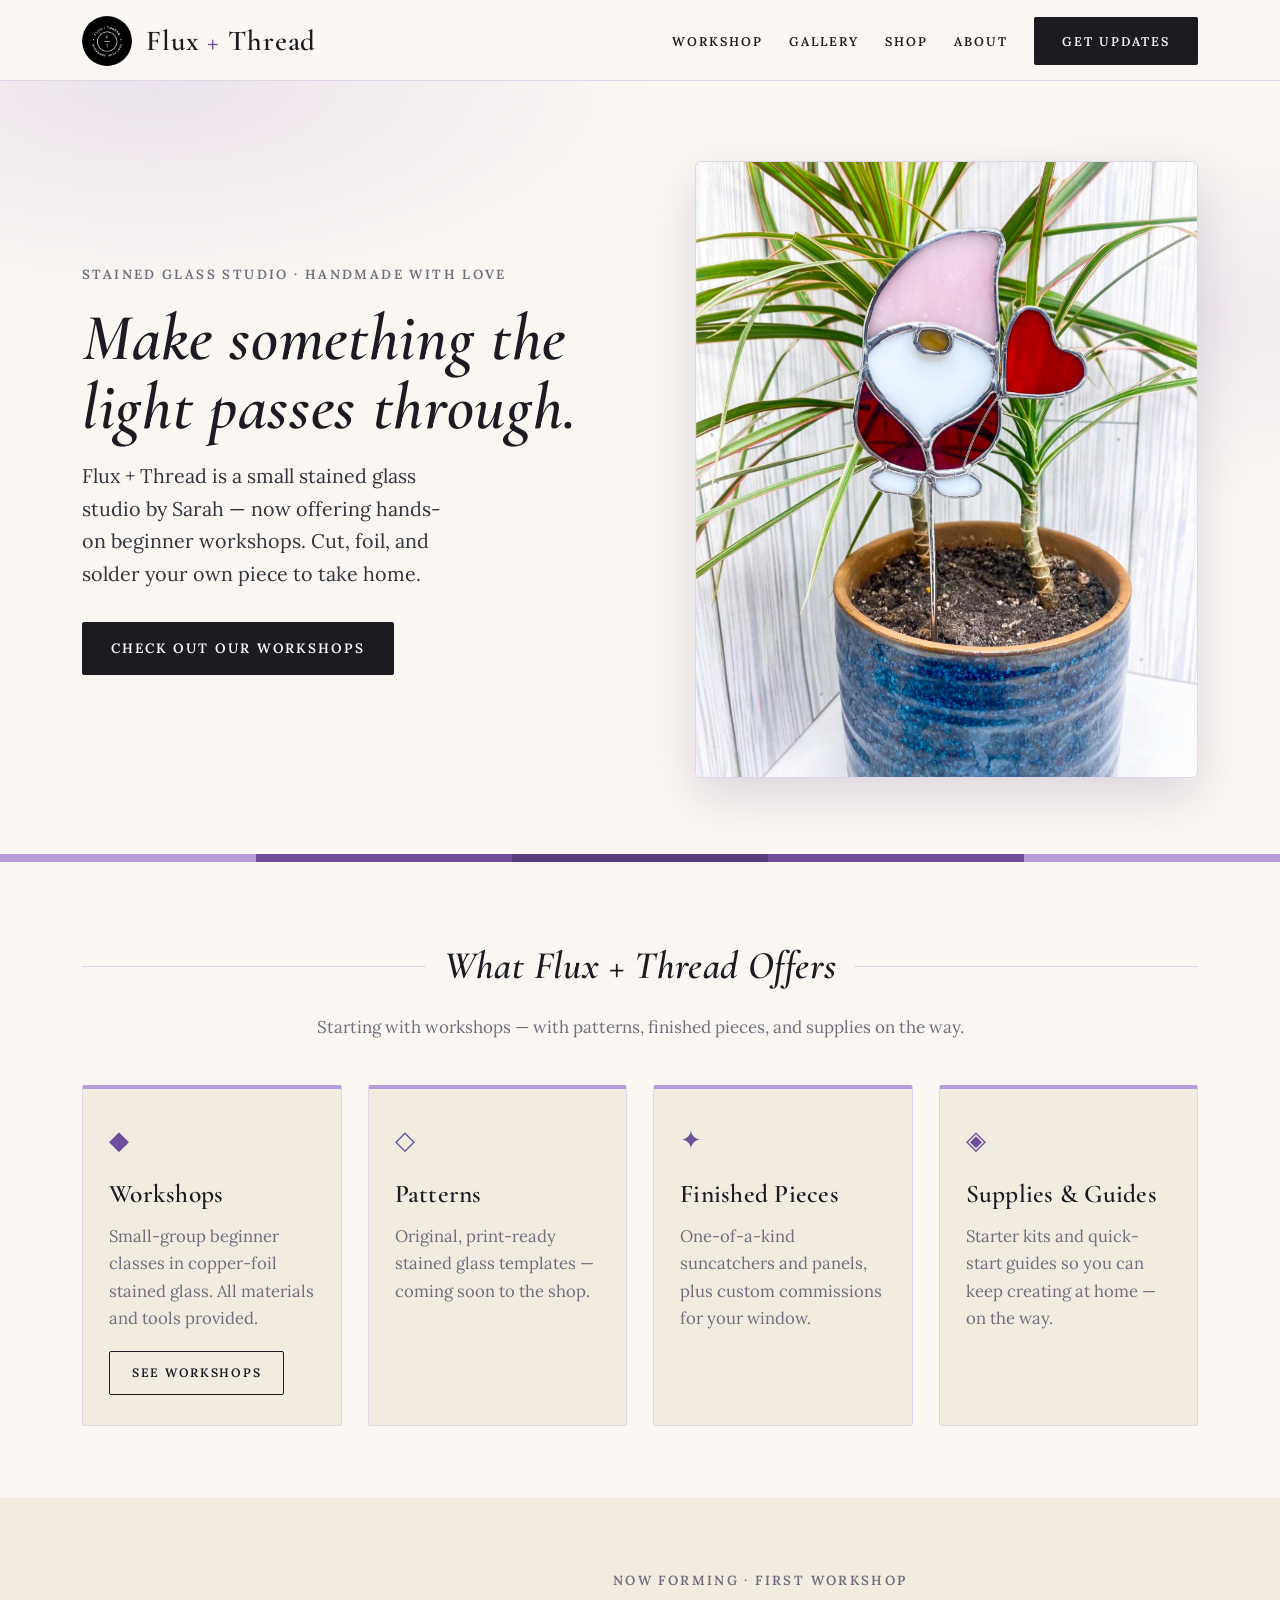
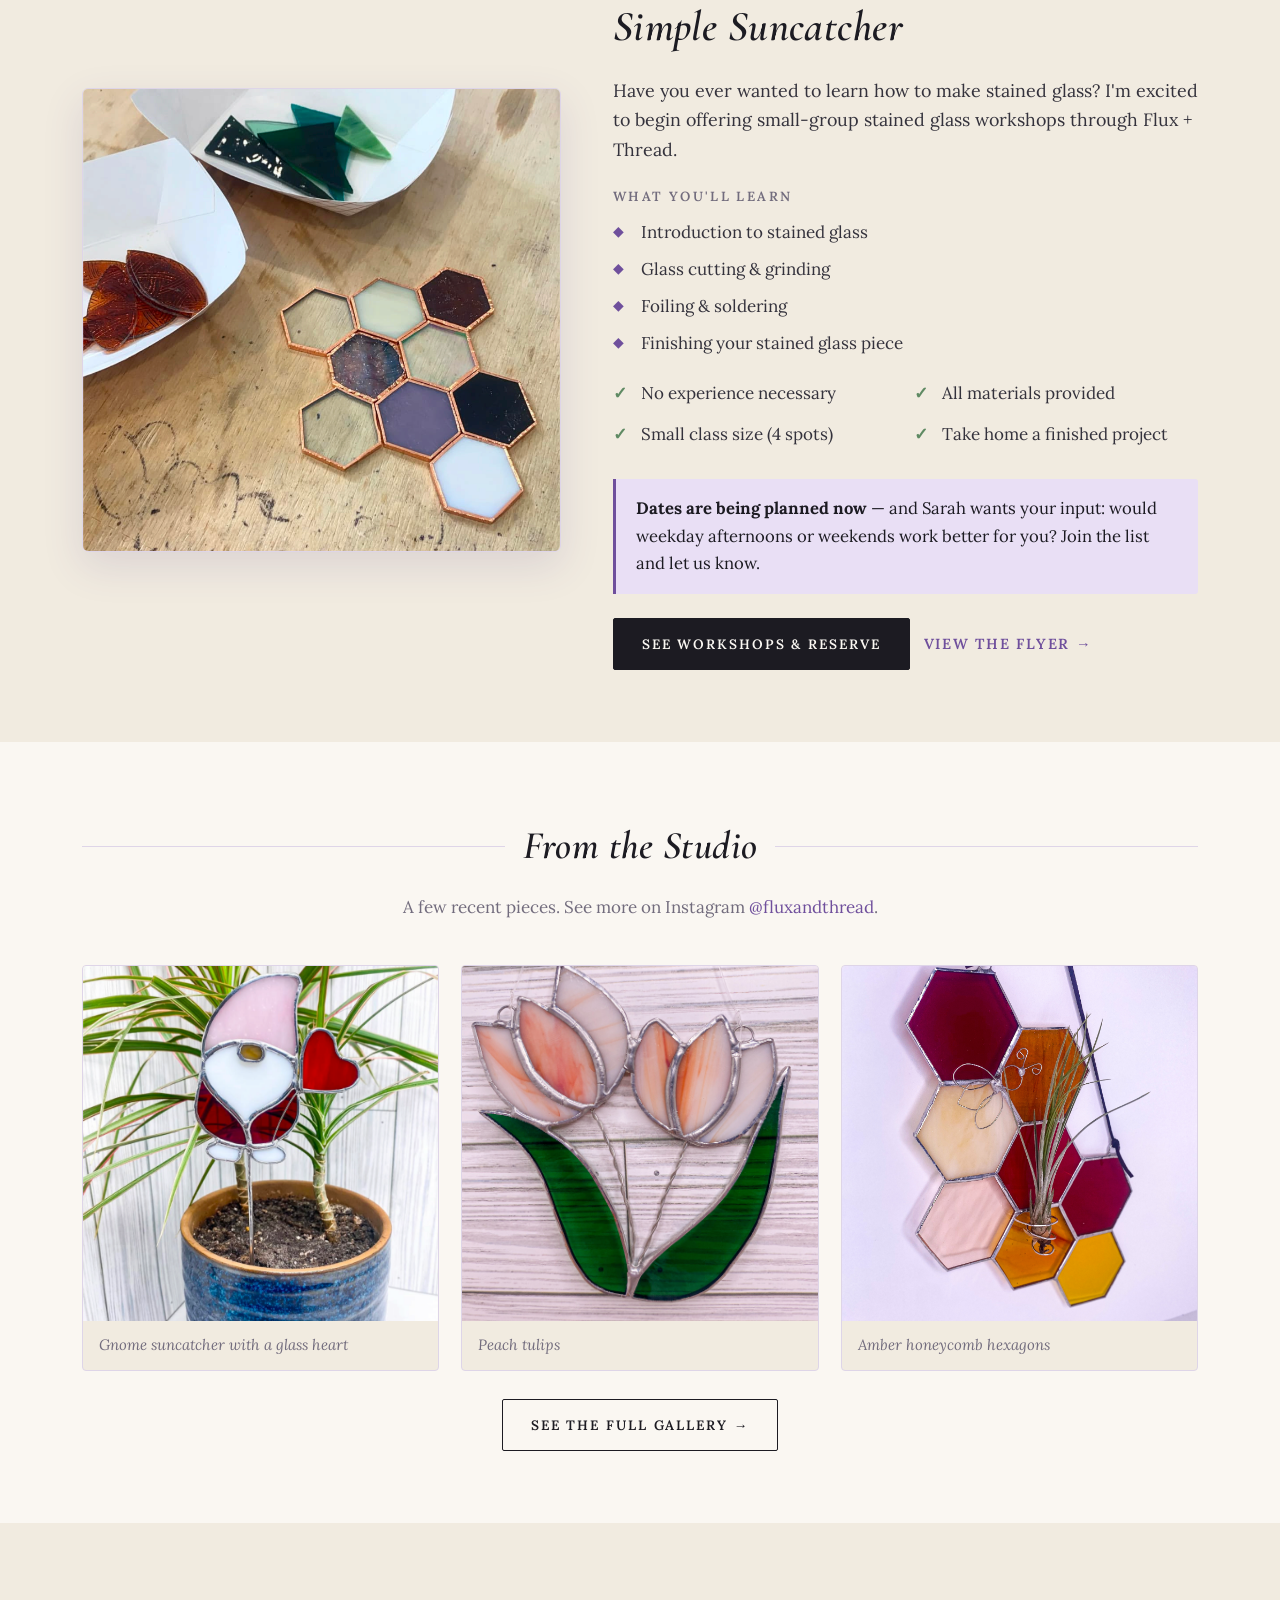
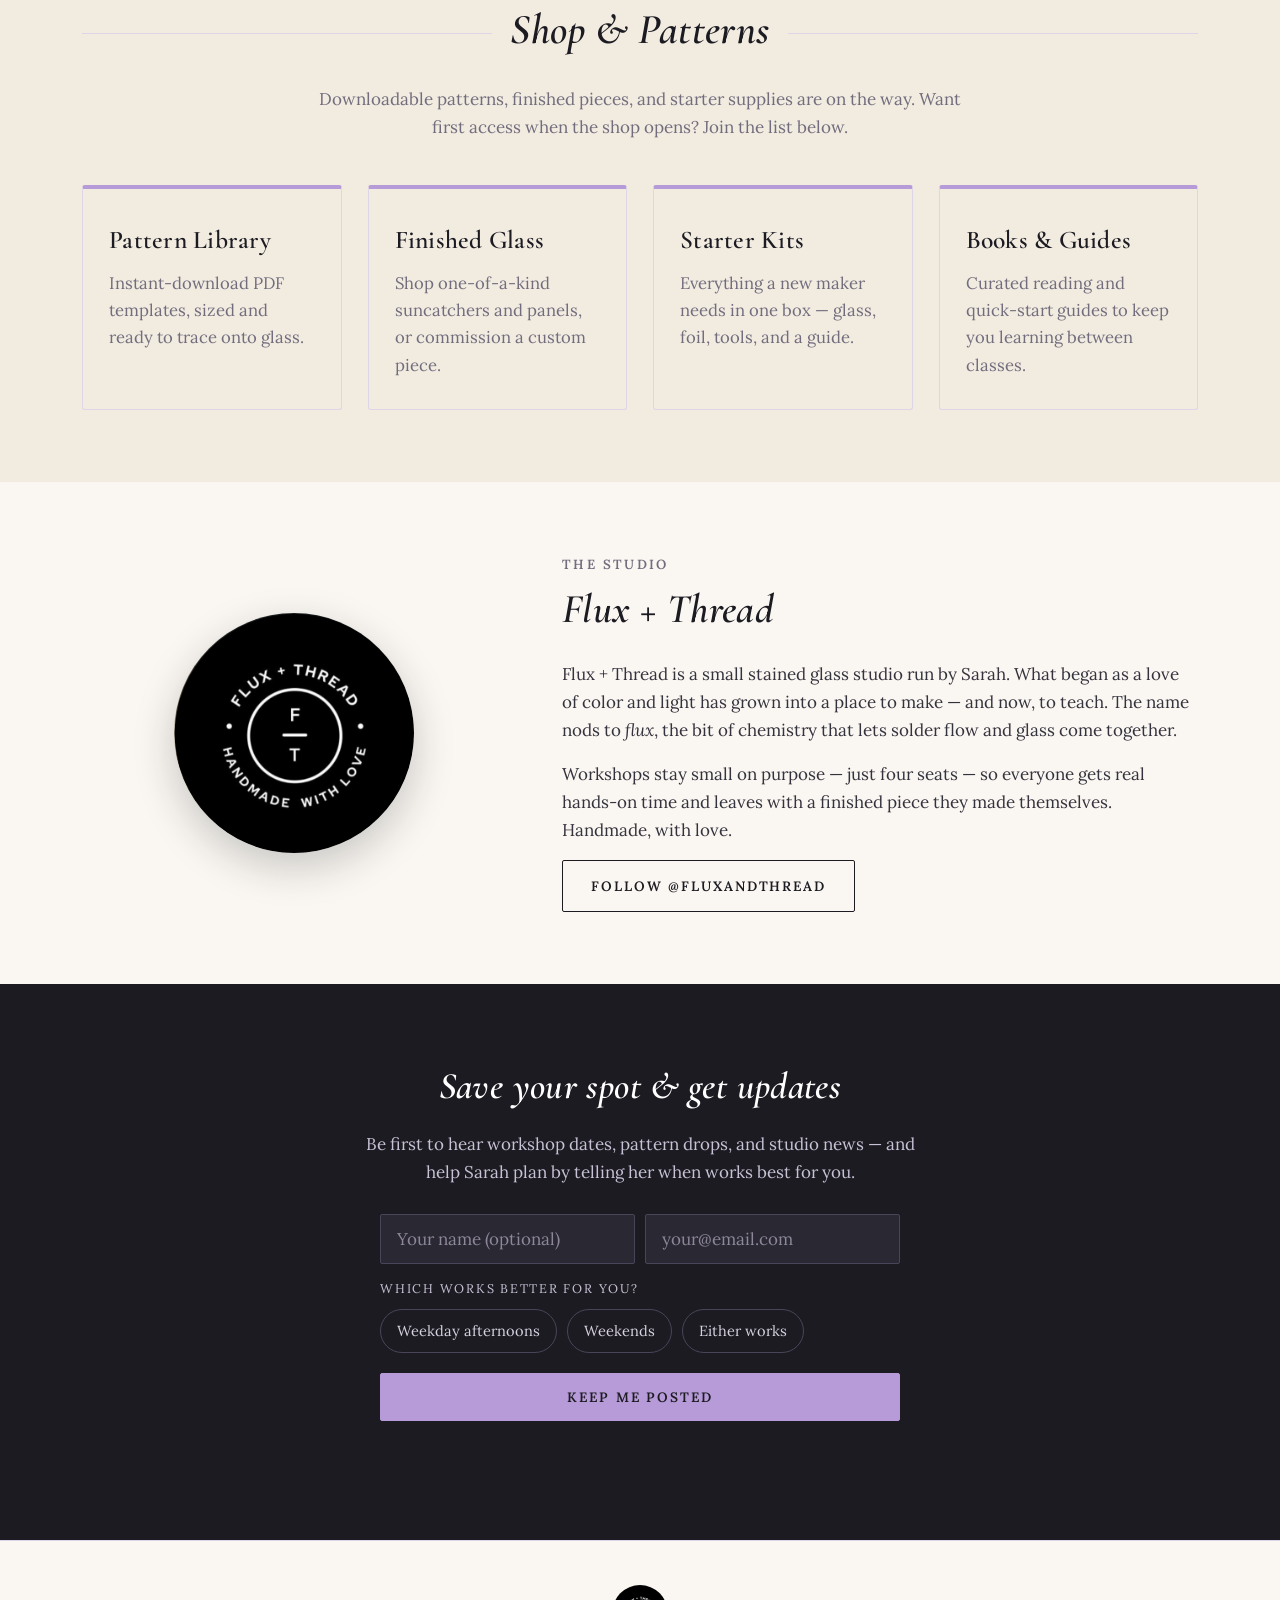
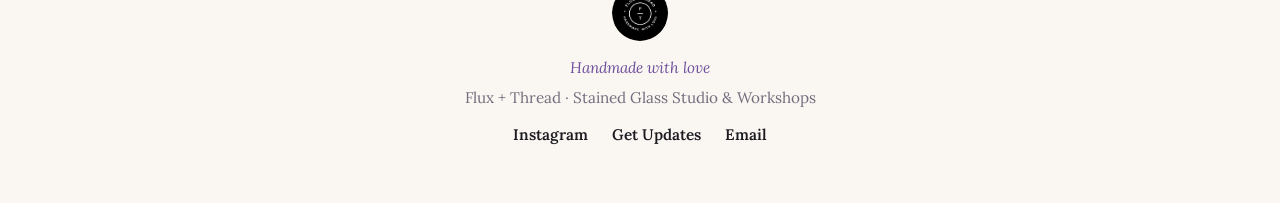
==== index.html @ 23308465 "Homepage: swap in-process hexagons for peach tulips in 'From the Studio' More variety in the homepag" ====
<!DOCTYPE html>
<html lang="en">
<head>
<meta charset="UTF-8">
<meta name="viewport" content="width=device-width, initial-scale=1.0">
<title>Flux + Thread — Stained Glass Studio &amp; Workshops</title>
<meta name="description" content="Flux + Thread is a stained glass studio by Sarah. Small-group beginner workshops, handmade suncatchers and panels. No experience necessary — handmade with love.">
<link rel="preconnect" href="https://fonts.googleapis.com">
<link rel="preconnect" href="https://fonts.gstatic.com" crossorigin>
<link href="https://fonts.googleapis.com/css2?family=Cormorant+Garamond:ital,wght@0,500;0,600;1,500;1,600&family=Lora:ital,wght@0,400;0,600;0,700;1,400&display=swap" rel="stylesheet">
<link rel="stylesheet" href="styles.css">
</head>
<body>

<header class="site-header">
  <div class="container">
    <a href="index.html" class="brand">
      <img src="Images/logo-badge.png" alt="Flux + Thread logo">
      <span class="wordmark">Flux <span class="plus">+</span> Thread</span>
    </a>
    <nav class="site-nav">
      <a href="workshops.html">Workshop</a>
      <a href="gallery.html">Gallery</a>
      <a href="#shop">Shop</a>
      <a href="about.html">About</a>
      <a href="#signup" class="btn">Get Updates</a>
    </nav>
  </div>
</header>

<main>

  <!-- ============ HERO ============ -->
  <section class="hero">
    <div class="container">
      <div>
        <div class="smallcaps eyebrow">Stained Glass Studio &middot; Handmade with love</div>
        <h1 class="hero-title">Make something the light passes through.</h1>
        <p class="hero-tagline">
          Flux + Thread is a small stained glass studio by Sarah &mdash; now offering hands-on
          beginner workshops. Cut, foil, and solder your own piece to take home.
        </p>
        <div class="hero-cta">
          <a href="workshops.html" class="btn">Check Out Our Workshops</a>
        </div>
      </div>
      <div class="hero-figure">
        <img src="Images/gnome.png" alt="Handmade stained glass gnome suncatcher in a plant pot">
      </div>
    </div>
  </section>
  <div class="glass-bar"><span class="c1"></span><span class="c2"></span><span class="c3"></span><span class="c4"></span><span class="c5"></span></div>

  <!-- ============ OFFERINGS ============ -->
  <section id="offer">
    <div class="container">
      <div class="section-rule"><h2>What Flux + Thread Offers</h2></div>
      <p class="section-sub">Starting with workshops &mdash; with patterns, finished pieces, and supplies on the way.</p>
      <div class="offer-grid">
        <div class="offer-card">
          <span class="ic">&#9670;</span>
          <h3>Workshops</h3>
          <p>Small-group beginner classes in copper-foil stained glass. All materials and tools provided.</p>
          <a href="workshops.html" class="btn btn-ghost card-cta">See Workshops</a>
        </div>
        <div class="offer-card">
          <span class="ic">&#9671;</span>
          <h3>Patterns</h3>
          <p>Original, print-ready stained glass templates &mdash; coming soon to the shop.</p>
        </div>
        <div class="offer-card">
          <span class="ic">&#10022;</span>
          <h3>Finished Pieces</h3>
          <p>One-of-a-kind suncatchers and panels, plus custom commissions for your window.</p>
        </div>
        <div class="offer-card">
          <span class="ic">&#9672;</span>
          <h3>Supplies &amp; Guides</h3>
          <p>Starter kits and quick-start guides so you can keep creating at home &mdash; on the way.</p>
        </div>
      </div>
    </div>
  </section>

  <!-- ============ FEATURED WORKSHOP (from the flyer) ============ -->
  <section id="workshop" class="workshop">
    <div class="container">
      <div class="grid">
        <div class="photo">
          <img src="Images/inprocess-diamonds.png" alt="Copper-foiled stained glass hexagons in progress, with cut glass pieces">
        </div>
        <div>
          <div class="smallcaps">Now Forming &middot; First Workshop</div>
          <h2>Simple Suncatcher</h2>
          <p class="lead-in">
            Have you ever wanted to learn how to make stained glass? I'm excited to begin offering
            small-group stained glass workshops through Flux + Thread.
          </p>

          <div class="smallcaps learn-title">What you'll learn</div>
          <ul class="learn-list">
            <li>Introduction to stained glass</li>
            <li>Glass cutting &amp; grinding</li>
            <li>Foiling &amp; soldering</li>
            <li>Finishing your stained glass piece</li>
          </ul>

          <ul class="perk-list">
            <li>No experience necessary</li>
            <li>All materials provided</li>
            <li>Small class size (4 spots)</li>
            <li>Take home a finished project</li>
          </ul>

          <div class="note">
            <strong>Dates are being planned now</strong> &mdash; and Sarah wants your input:
            would weekday afternoons or weekends work better for you? Join the list and let us know.
          </div>

          <div class="cta-row">
            <a href="workshops.html" class="btn">See Workshops &amp; Reserve</a>
            <a href="Images/flyer.jpg" target="_blank" rel="noopener" class="flyer-link">View the flyer &rarr;</a>
          </div>
        </div>
      </div>
    </div>
  </section>

  <!-- ============ GALLERY ============ -->
  <section id="gallery">
    <div class="container">
      <div class="section-rule"><h2>From the Studio</h2></div>
      <p class="section-sub">A few recent pieces. See more on Instagram <a href="https://www.instagram.com/fluxandthread/" target="_blank" rel="noopener">@fluxandthread</a>.</p>
      <div class="gallery-grid">
        <figure>
          <img src="Images/gnome.png" alt="Stained glass gnome suncatcher with a heart">
          <figcaption>Gnome suncatcher with a glass heart</figcaption>
        </figure>
        <figure>
          <img src="Images/tulips.jpg" alt="Two peach tulips with green leaves, in stained glass" loading="lazy">
          <figcaption>Peach tulips</figcaption>
        </figure>
        <figure>
          <img src="Images/amber-honeycomb.jpg" alt="Honeycomb hexagon suncatcher in amber, burgundy and pink glass" loading="lazy">
          <figcaption>Amber honeycomb hexagons</figcaption>
        </figure>
      </div>
      <div class="gallery-more">
        <a href="gallery.html" class="btn btn-ghost">See the full gallery &rarr;</a>
      </div>
    </div>
  </section>

  <!-- ============ SHOP teaser ============ -->
  <section id="shop" class="workshop">
    <div class="container">
      <div class="section-rule"><h2>Shop &amp; Patterns</h2></div>
      <p class="section-sub">
        Downloadable patterns, finished pieces, and starter supplies are on the way.
        Want first access when the shop opens? Join the list below.
      </p>
      <div class="offer-grid">
        <div class="offer-card"><h3>Pattern Library</h3><p>Instant-download PDF templates, sized and ready to trace onto glass.</p></div>
        <div class="offer-card"><h3>Finished Glass</h3><p>Shop one-of-a-kind suncatchers and panels, or commission a custom piece.</p></div>
        <div class="offer-card"><h3>Starter Kits</h3><p>Everything a new maker needs in one box &mdash; glass, foil, tools, and a guide.</p></div>
        <div class="offer-card"><h3>Books &amp; Guides</h3><p>Curated reading and quick-start guides to keep you learning between classes.</p></div>
      </div>
    </div>
  </section>

  <!-- ============ ABOUT ============ -->
  <section id="about">
    <div class="container">
      <div class="about">
        <div class="mark"><img src="Images/logo-badge.png" alt="Flux + Thread — handmade with love"></div>
        <div>
          <div class="smallcaps">The Studio</div>
          <h2>Flux + Thread</h2>
          <p>
            Flux + Thread is a small stained glass studio run by Sarah. What began as a love of
            color and light has grown into a place to make &mdash; and now, to teach. The name
            nods to <em>flux</em>, the bit of chemistry that lets solder flow and glass come together.
          </p>
          <p>
            Workshops stay small on purpose &mdash; just four seats &mdash; so everyone gets real
            hands-on time and leaves with a finished piece they made themselves. Handmade, with love.
          </p>
          <a href="https://www.instagram.com/fluxandthread/" target="_blank" rel="noopener" class="btn btn-ghost">Follow @fluxandthread</a>
        </div>
      </div>
    </div>
  </section>

  <!-- ============ SIGNUP BAND ============ -->
  <section id="signup" class="band">
    <div class="container">
      <h2>Save your spot &amp; get updates</h2>
      <p>
        Be first to hear workshop dates, pattern drops, and studio news &mdash; and help Sarah
        plan by telling her when works best for you.
      </p>
      <form id="signup-form" class="signup">
        <!-- Web3Forms: free form-to-email. Paste the access key below to go live. -->
        <input type="hidden" name="access_key" value="7c79ef98-6a4b-4696-a94f-9fb109ec653f">
        <input type="hidden" name="subject" value="New Flux + Thread workshop signup">
        <input type="hidden" name="from_name" value="Flux + Thread website">
        <!-- honeypot (hidden from people, catches bots) -->
        <input type="checkbox" name="botcheck" tabindex="-1" autocomplete="off" style="display:none">

        <div class="field-row">
          <input type="text" name="name" placeholder="Your name (optional)" aria-label="Your name">
          <input type="email" name="email" placeholder="your@email.com" aria-label="Email address" required>
        </div>

        <fieldset class="timing">
          <legend>Which works better for you?</legend>
          <label><input type="radio" name="timing_preference" value="Weekday afternoons"><span>Weekday afternoons</span></label>
          <label><input type="radio" name="timing_preference" value="Weekends"><span>Weekends</span></label>
          <label><input type="radio" name="timing_preference" value="Either works"><span>Either works</span></label>
        </fieldset>

        <button type="submit" class="btn">Keep Me Posted</button>
        <p id="signup-status" class="signup-status" role="status" aria-live="polite"></p>
      </form>
    </div>
  </section>

</main>

<footer class="site-footer">
  <div class="container">
    <img src="Images/logo-badge.png" alt="Flux + Thread logo">
    <div class="tag">Handmade with love</div>
    <div>Flux + Thread &middot; Stained Glass Studio &amp; Workshops</div>
    <div class="social">
      <a href="https://www.instagram.com/fluxandthread/" target="_blank" rel="noopener">Instagram</a>
      <a href="#signup">Get Updates</a>
      <a href="mailto:hello@fluxandthread.com">Email</a>
    </div>
  </div>
</footer>

<script>
(function () {
  var form = document.getElementById('signup-form');
  if (!form) return;
  var statusEl = document.getElementById('signup-status');
  function setStatus(msg, kind) { statusEl.textContent = msg; statusEl.className = 'signup-status show ' + (kind || ''); }

  form.addEventListener('submit', function (e) {
    e.preventDefault();
    var key = form.elements['access_key'].value;
    // Not yet activated: don't fail loudly — thank them and move on.
    if (!key || key.indexOf('PASTE') !== -1) {
      setStatus('Thanks! Sign-up goes live in just a moment — please check back soon.', 'pending');
      return;
    }
    setStatus('Sending…', '');
    fetch('https://api.web3forms.com/submit', { method: 'POST', body: new FormData(form) })
      .then(function (r) { return r.json(); })
      .then(function (j) {
        if (j.success) {
          form.reset();
          setStatus('🎉 You’re on the list! Sarah will be in touch with workshop dates.', 'ok');
        } else {
          setStatus('That didn’t go through. Please try again, or email hello@fluxandthread.com.', 'err');
        }
      })
      .catch(function () { setStatus('Network hiccup — please try again in a moment.', 'err'); });
  });
})();
</script>

</body>
</html>
---- styles.css ----
/* ============================================================
   Flux + Thread — stained glass studio
   Brand: lavender + charcoal on warm ivory. "Handmade with love."
   Palette taken from Sarah's flyer (lavender) and logo (black).
   ============================================================ */

:root {
  --bg:        #faf7f2;   /* warm ivory (flyer background) */
  --bg-soft:   #f1ebe0;   /* card / panel */
  --ink:       #1c1b22;   /* near-black (logo) — headings */
  --body:      #34323c;   /* body text */
  --muted:     #726c7d;   /* captions, secondary */
  --rule:      #ded5e8;   /* hairline rules (lavender-gray) */

  --lav:       #b79ad8;   /* flyer-headline lavender — fills, bars */
  --lav-soft:  #e9dff5;   /* tints, tag backgrounds */
  --lav-dk:    #6f4f9c;   /* accessible purple for links / hover */

  /* her actual glass colors — used only as a thin accent bar */
  --g-amber:   #c47a2c;
  --g-sage:    #5f8a63;
  --g-plum:    #6a3d6e;
  --g-rose:    #b06a82;
  --g-lav:     #b79ad8;

  --accent:    var(--lav-dk);
  --accent-dk: #573d7e;
  --max-w:     1180px;
}

* { box-sizing: border-box; }

html, body {
  margin: 0; padding: 0;
  overflow-x: hidden;   /* guard against decorative offsets causing side-scroll */
  background: var(--bg);
  color: var(--body);
  font-family: 'Lora', Georgia, 'Times New Roman', serif;
  font-size: 17px;
  line-height: 1.65;
  -webkit-font-smoothing: antialiased;
}

img { max-width: 100%; display: block; }

a {
  color: var(--accent);
  text-decoration: none;
  border-bottom: 1px solid transparent;
  transition: border-color 120ms ease, color 120ms ease;
}
a:hover { color: var(--accent-dk); border-bottom-color: var(--accent-dk); }

h1, h2, h3, h4 {
  font-family: 'Cormorant Garamond', 'Playfair Display', Georgia, serif;
  color: var(--ink);
  font-weight: 600;
  letter-spacing: 0.01em;
  margin: 0;
}

.smallcaps {
  text-transform: uppercase; letter-spacing: 0.18em;
  font-size: 0.78rem; color: var(--muted); font-weight: 600;
}

.container { max-width: var(--max-w); margin: 0 auto; padding: 0 32px; }

/* ---------- Buttons ---------- */

.btn {
  display: inline-block; font-family: 'Lora', Georgia, serif;
  text-transform: uppercase; letter-spacing: 0.14em; font-size: 0.8rem; font-weight: 600;
  padding: 14px 28px; border: 1px solid var(--ink); border-radius: 2px;
  background: var(--ink); color: #faf7f2;
  transition: background 140ms ease, color 140ms ease, transform 80ms ease, border-color 140ms ease;
  cursor: pointer;
}
.btn:hover { background: var(--accent); border-color: var(--accent); color: #fff; transform: translateY(-1px); }
.btn-ghost { background: transparent; color: var(--ink); }
.btn-ghost:hover { background: var(--ink); color: #faf7f2; border-color: var(--ink); }

/* ---------- Header / nav ---------- */

.site-header { border-bottom: 1px solid var(--rule); background: var(--bg); position: sticky; top: 0; z-index: 50; }
.site-header .container {
  display: flex; align-items: center; justify-content: space-between;
  padding-top: 16px; padding-bottom: 14px; flex-wrap: wrap; gap: 16px;
}
.brand { display: flex; align-items: center; gap: 14px; border: none; }
.brand:hover { border: none; }
.brand img { width: 50px; height: 50px; border-radius: 50%; object-fit: cover; }
.brand .wordmark {
  font-family: 'Cormorant Garamond', Georgia, serif; font-size: 1.7rem; font-weight: 600;
  letter-spacing: 0.03em; color: var(--ink); line-height: 1;
}
.brand .wordmark .plus { color: var(--lav-dk); }
.site-nav { display: flex; gap: 26px; align-items: center; }
.site-nav a { color: var(--ink); text-transform: uppercase; letter-spacing: 0.16em; font-size: 0.74rem; font-weight: 600; border: none; }
.site-nav a:hover { color: var(--accent); }
.site-nav .btn { color: #faf7f2; }
.site-nav .btn:hover { color: #fff; }

/* ---------- Hero ---------- */

.hero {
  padding: 80px 0 76px;
  background:
    radial-gradient(820px 360px at 12% 0%, rgba(183,154,216,0.22), transparent 62%),
    radial-gradient(720px 320px at 95% 30%, rgba(183,154,216,0.14), transparent 60%);
}
.hero .container { display: grid; grid-template-columns: 1.05fr 0.95fr; gap: 56px; align-items: center; }
.hero .eyebrow { margin-bottom: 18px; }
.hero-title { font-size: 3.9rem; line-height: 1.04; margin: 0 0 18px; font-style: italic; font-weight: 600; }
.hero-tagline { color: var(--body); font-size: 1.16rem; max-width: 30ch; margin: 0 0 32px; }
.hero-cta { display: flex; gap: 14px; flex-wrap: wrap; }
.hero-figure { position: relative; }
.hero-figure img {
  width: 100%; border-radius: 6px; border: 1px solid var(--rule);
  box-shadow: 0 18px 50px rgba(87,61,126,0.18);
}
.hero-figure::before {
  content: ''; position: absolute; inset: -16px -16px 18px 18px; z-index: -1;
  background: var(--lav-soft); border-radius: 8px;
}

.glass-bar { display: flex; height: 8px; }
.glass-bar span { flex: 1; }
/* lavender → deep purple → lavender (symmetric, on-brand) */
.glass-bar .c1 { background: var(--lav); }
.glass-bar .c2 { background: var(--lav-dk); }
.glass-bar .c3 { background: var(--accent-dk); }
.glass-bar .c4 { background: var(--lav-dk); }
.glass-bar .c5 { background: var(--lav); }

/* ---------- Sections ---------- */

section { padding: 72px 0; }
.section-rule { display: flex; align-items: center; gap: 18px; margin-bottom: 14px; }
.section-rule::before, .section-rule::after { content: ''; flex: 1; height: 1px; background: var(--rule); }
.section-rule h2 { font-size: 2.3rem; font-style: italic; font-weight: 600; }
.section-sub { text-align: center; color: var(--muted); max-width: 660px; margin: 0 auto 44px; }

/* ---------- Offerings ---------- */

.offer-grid { display: grid; grid-template-columns: repeat(auto-fit, minmax(220px, 1fr)); gap: 26px; }
.offer-card { background: var(--bg-soft); border: 1px solid var(--rule); border-top: 4px solid var(--lav); padding: 30px 26px; border-radius: 3px; }
.offer-card h3 { font-size: 1.5rem; margin-bottom: 8px; }
.offer-card p { margin: 0; color: var(--muted); font-size: 0.98rem; }
.offer-card .ic { font-size: 1.5rem; margin-bottom: 12px; display: block; color: var(--lav-dk); }

/* ---------- Featured workshop ---------- */

.workshop { background: var(--bg-soft); }
.workshop .grid { display: grid; grid-template-columns: 0.9fr 1.1fr; gap: 52px; align-items: center; }
.workshop .photo { border-radius: 6px; overflow: hidden; border: 1px solid var(--rule); box-shadow: 0 14px 40px rgba(87,61,126,0.14); }
.workshop .photo img { width: 100%; display: block; }
.workshop h2 { font-size: 2.5rem; font-style: italic; margin-bottom: 6px; }
.workshop .lead-in { color: var(--body); margin: 14px 0 22px; font-size: 1.05rem; }
.learn-title { margin-bottom: 10px; }
.learn-list, .perk-list { list-style: none; padding: 0; margin: 0 0 22px; }
.learn-list li, .perk-list li { position: relative; padding-left: 28px; margin-bottom: 9px; }
.learn-list li::before { content: '\25C6'; position: absolute; left: 0; color: var(--lav-dk); font-size: 0.8rem; top: 2px; }
.perk-list { display: grid; grid-template-columns: 1fr 1fr; gap: 4px 18px; }
.perk-list li::before { content: '\2713'; position: absolute; left: 0; color: var(--g-sage); font-weight: 700; }
.workshop .note {
  background: var(--lav-soft); border-left: 3px solid var(--lav-dk);
  padding: 16px 20px; border-radius: 0 3px 3px 0; margin: 0 0 24px; color: var(--ink); font-size: 0.98rem;
}
.workshop .cta-row { display: flex; gap: 14px; flex-wrap: wrap; align-items: center; }
.flyer-link { font-size: 0.86rem; text-transform: uppercase; letter-spacing: 0.12em; font-weight: 600; }

/* ---------- Gallery ---------- */

.gallery-grid { display: grid; grid-template-columns: repeat(auto-fit, minmax(240px, 1fr)); gap: 22px; }
.gallery-grid figure { margin: 0; border-radius: 4px; overflow: hidden; border: 1px solid var(--rule); background: var(--bg-soft); }
.gallery-grid img { width: 100%; aspect-ratio: 1 / 1; object-fit: cover; display: block; transition: transform 300ms ease; }
.gallery-grid img.flyer-thumb { object-position: top center; }
.gallery-grid figure:hover img { transform: scale(1.04); }
.gallery-grid figcaption { padding: 12px 16px; font-size: 0.88rem; color: var(--muted); font-style: italic; }
.gallery-more { text-align: center; margin-top: 28px; }

/* ---------- About ---------- */

.about { display: grid; grid-template-columns: 0.8fr 1.2fr; gap: 56px; align-items: center; }
.about .mark { display: flex; justify-content: center; }
.about .mark img { width: 240px; height: 240px; border-radius: 50%; object-fit: cover; box-shadow: 0 14px 40px rgba(28,27,34,0.22); }
.about h2 { font-size: 2.4rem; font-style: italic; margin-bottom: 16px; }
.about p { margin: 0 0 16px; }

/* ---------- Signup band ---------- */

.band { background: var(--ink); color: #efeaf4; text-align: center; }
.band h2 { color: #fff; font-size: 2.2rem; font-style: italic; margin-bottom: 12px; }
.band p { color: #c9c2d6; max-width: 560px; margin: 0 auto 28px; }
.signup { max-width: 520px; margin: 0 auto; text-align: left; }
.signup .field-row { display: flex; gap: 10px; }
.signup input[type="text"], .signup input[type="email"] {
  font-family: 'Lora', Georgia, serif; font-size: 1rem; padding: 13px 16px; width: 100%;
  border: 1px solid #4a4458; background: #2a2833; color: #fff; border-radius: 2px; margin-bottom: 12px;
}
.signup input::placeholder { color: #8d8799; }
.signup input:focus { outline: none; border-color: var(--lav); }

.timing { border: 0; padding: 0; margin: 2px 0 16px; }
.timing legend { font-size: 0.74rem; text-transform: uppercase; letter-spacing: 0.14em; color: #c9c2d6; margin-bottom: 10px; padding: 0; }
.timing { display: flex; flex-wrap: wrap; gap: 10px; }
.timing legend { flex-basis: 100%; }
.timing label { position: relative; cursor: pointer; }
.timing input { position: absolute; opacity: 0; }
.timing span {
  display: inline-block; padding: 9px 16px; border: 1px solid #4a4458; border-radius: 999px;
  font-size: 0.86rem; color: #d7d1e0; transition: all 130ms ease;
}
.timing label:hover span { border-color: var(--lav); color: #fff; }
.timing input:checked + span { background: var(--lav); border-color: var(--lav); color: #1c1b22; font-weight: 600; }
.timing input:focus-visible + span { outline: 2px solid var(--lav); outline-offset: 2px; }

.signup .btn { background: var(--lav); border-color: var(--lav); color: #1c1b22; width: 100%; margin-top: 4px; }
.signup .btn:hover { background: #fff; border-color: #fff; color: #1c1b22; }
.band .btn { background: var(--lav); border-color: var(--lav); color: #1c1b22; }
.band .btn:hover { background: #fff; border-color: #fff; color: #1c1b22; }

.signup-status { margin: 14px 0 0; text-align: center; font-size: 0.95rem; min-height: 1.2em; opacity: 0; transition: opacity 160ms ease; }
.signup-status.show { opacity: 1; }
.signup-status.ok { color: #b6e2bd; }
.signup-status.err { color: #f0b3bf; }
.signup-status.pending { color: #d7c8ef; }

/* ---------- Footer ---------- */

.site-footer { border-top: 1px solid var(--rule); padding: 44px 0 56px; text-align: center; color: var(--muted); font-size: 0.9rem; }
.site-footer img { width: 56px; height: 56px; border-radius: 50%; margin: 0 auto 14px; object-fit: cover; }
.site-footer .tag { font-style: italic; color: var(--lav-dk); margin-bottom: 4px; }
.site-footer .social { margin-top: 12px; }
.site-footer .social a { color: var(--ink); margin: 0 10px; border: none; font-weight: 600; }
.site-footer .social a:hover { color: var(--accent); }

/* ---------- Workshops listing & detail ---------- */

.card-cta { margin-top: 18px; font-size: 0.72rem; padding: 11px 22px; }

.workshop-list { display: grid; grid-template-columns: repeat(auto-fit, minmax(300px, 1fr)); gap: 26px; }
.workshop-listing-card {
  background: var(--bg-soft); border: 1px solid var(--rule); border-top: 4px solid var(--lav);
  border-radius: 3px; overflow: hidden; min-width: 0;
}
.workshop-listing-card > img { width: 100%; aspect-ratio: 16 / 10; object-fit: cover; }
.workshop-listing-card .body { padding: 24px 26px 28px; }
.workshop-listing-card h3 { font-size: 1.7rem; font-style: italic; margin: 6px 0 4px; overflow-wrap: break-word; }
.workshop-listing-card p { color: var(--muted); font-size: 0.98rem; margin: 0 0 20px; }

/* labeled meta rows (listing card) */
.workshop-meta { margin: 8px 0 14px; font-size: 0.95rem; }
.workshop-meta div { margin-bottom: 3px; }
.workshop-meta .label, .workshop-facts .label {
  display: inline-block; min-width: 84px; text-transform: uppercase; letter-spacing: 0.12em;
  font-size: 0.72rem; font-weight: 600; color: var(--lav-dk);
}

/* prominent facts panel (detail page) */
.workshop-facts {
  background: var(--lav-soft); border-left: 3px solid var(--lav-dk);
  padding: 18px 22px; border-radius: 0 3px 3px 0; margin: 4px 0 24px; color: var(--ink); font-size: 1rem;
}
.workshop-facts div { margin-bottom: 5px; }
.workshop-facts div:last-child { margin-bottom: 0; }

/* back link on detail page */
.back-link { margin: 0 0 20px; }
.back-link a { text-transform: uppercase; letter-spacing: 0.12em; font-size: 0.76rem; font-weight: 600; }

/* inline flag for unfinalized values — easy to spot and to find */
.placeholder { color: var(--g-amber); border-bottom: 1px dashed var(--g-amber); font-style: italic; }

/* extra reservation-form fields inside the dark band */
.signup input[type="tel"], .signup select, .signup textarea {
  font-family: 'Lora', Georgia, serif; font-size: 1rem; padding: 13px 16px; width: 100%;
  border: 1px solid #4a4458; background: #2a2833; color: #fff; border-radius: 2px; margin-bottom: 12px;
}
.signup textarea { min-height: 88px; resize: vertical; }
.signup select { appearance: none; cursor: pointer; }
.signup textarea::placeholder { color: #8d8799; }
.signup input[type="tel"]:focus, .signup select:focus, .signup textarea:focus { outline: none; border-color: var(--lav); }

/* post-submit confirmation panel (dark band) */
.reserve-confirm { max-width: 560px; margin: 8px auto 0; text-align: center; }
.reserve-confirm h3 { color: #fff; font-size: 1.8rem; font-style: italic; margin-bottom: 10px; }
.reserve-confirm p { color: #c9c2d6; margin: 0 auto 18px; }
.reserve-confirm .btn { margin-bottom: 14px; }
.reserve-confirm .fineprint { font-size: 0.86rem; }
.reserve-confirm .fineprint a { color: var(--lav); }

/* ---------- Workshop detail: gallery + booking box + description ---------- */

/* photo gallery (left column of the detail hero) */
.gallery { min-width: 0; }
.gallery-main img { width: 100%; }
.thumbs { display: flex; flex-wrap: wrap; gap: 12px; list-style: none; padding: 0; margin: 14px 0 0; }
.thumb {
  width: 76px; height: 76px; padding: 0; overflow: hidden; cursor: pointer;
  border: 1px solid var(--rule); border-radius: 4px; background: var(--bg);
  transition: border-color 130ms ease, transform 80ms ease, box-shadow 130ms ease;
}
.thumb img { width: 100%; height: 100%; object-fit: cover; }
.thumb:hover { border-color: var(--lav); transform: translateY(-1px); }
.thumb.is-active { border-color: var(--lav-dk); box-shadow: 0 0 0 2px var(--lav-soft); }
.thumb:focus-visible { outline: 2px solid var(--lav-dk); outline-offset: 2px; }

/* booking box (right column of the detail hero) — light panel */
.booking-box {
  background: var(--bg); border: 1px solid var(--rule); border-top: 4px solid var(--lav);
  border-radius: 4px; padding: 28px 30px; box-shadow: 0 14px 40px rgba(87,61,126,0.10); min-width: 0;
}
.booking-box h2 { font-size: 2.1rem; font-style: italic; margin: 6px 0 10px; }
.booking-box .lead-in { margin: 0 0 18px; font-size: 1rem; color: var(--body); }
.booking-price {
  font-family: 'Cormorant Garamond', Georgia, serif; font-size: 2rem; font-weight: 600; color: var(--ink);
  display: flex; align-items: baseline; gap: 12px; flex-wrap: wrap; margin-bottom: 18px;
}
.booking-price-note { font-family: 'Lora', Georgia, serif; font-size: 0.86rem; color: var(--muted); font-weight: 400; }
.booking-label {
  display: block; text-transform: uppercase; letter-spacing: 0.12em; font-size: 0.72rem;
  font-weight: 600; color: var(--lav-dk); margin-bottom: 8px;
}
.booking-reserve { width: 100%; text-align: center; margin: 4px 0 18px; }
.booking-facts { list-style: none; padding: 0; margin: 0 0 12px; font-size: 0.95rem; }
.booking-facts li { margin-bottom: 4px; }
.booking-facts .label {
  display: inline-block; min-width: 84px; text-transform: uppercase; letter-spacing: 0.12em;
  font-size: 0.72rem; font-weight: 600; color: var(--lav-dk);
}

/* light-themed select (on light bg — distinct from the dark-band .signup select) */
.light-select {
  font-family: 'Lora', Georgia, serif; font-size: 1rem; width: 100%;
  padding: 12px 40px 12px 14px; margin-bottom: 16px;
  border: 1px solid var(--rule); background-color: var(--bg-soft); color: var(--ink); border-radius: 2px;
  appearance: none; -webkit-appearance: none; cursor: pointer;
  background-image: url("data:image/svg+xml,%3Csvg xmlns='http://www.w3.org/2000/svg' width='14' height='9' viewBox='0 0 14 9'%3E%3Cpath fill='none' stroke='%236f4f9c' stroke-width='2' d='M1 1l6 6 6-6'/%3E%3C/svg%3E");
  background-repeat: no-repeat; background-position: right 14px center;
}
.light-select:focus { outline: none; border-color: var(--lav-dk); box-shadow: 0 0 0 2px var(--lav-soft); }

/* scarcity badge */
.spots-badge {
  display: inline-block; background: var(--lav-soft); color: var(--lav-dk); border: 1px solid var(--lav);
  border-radius: 999px; padding: 5px 14px; font-size: 0.82rem; font-weight: 600; letter-spacing: 0.04em;
  margin-bottom: 12px;
}
.booking-note {
  font-family: 'Lora', Georgia, serif; font-size: 0.9rem; color: var(--body);
  line-height: 1.5; margin: 0 0 16px;
}
/* Waitlist mode (set when SPOTS_LEFT <= 0 → body.class-full): muted "full" badge,
   swap the confirmation message, and hide reserve-only actions. */
.spots-badge.is-full { background: var(--bg-soft); color: var(--ink); border-color: var(--rule); }
.waitlist-only { display: none; }
body.class-full .reserve-only { display: none; }
body.class-full .waitlist-only { display: block; }

/* structured description block (full width, below the hero) */
.workshop-detail { background: var(--bg); }
.detail-cols { display: grid; grid-template-columns: 1fr 1fr; gap: 44px; align-items: start; }
.detail-cols > div { min-width: 0; }
.detail-cols .learn-title { margin-top: 24px; }
.detail-cols > div > .learn-title:first-child { margin-top: 0; }
.perk-list.one-col { grid-template-columns: 1fr; }

/* ---------- About page ---------- */

.about-page { display: grid; grid-template-columns: 0.85fr 1.15fr; gap: 56px; align-items: center; }
.about-page > div, .about-page > .portrait { min-width: 0; }
.portrait { position: relative; margin: 0; max-width: 420px; }
.portrait img {
  width: 100%; display: block; border-radius: 6px; border: 1px solid var(--rule);
  box-shadow: 0 18px 50px rgba(87,61,126,0.18);
}
.portrait::before {
  content: ''; position: absolute; inset: -16px -16px 18px 18px; z-index: -1;
  background: var(--lav-soft); border-radius: 8px;
}
.about-page h1 { font-size: 3rem; font-style: italic; line-height: 1.05; margin: 8px 0 18px; }
.about-page p { margin: 0 0 16px; }
.about-page .cta-row { display: flex; gap: 14px; flex-wrap: wrap; margin-top: 8px; }

/* ---------- Choose Your Glass page ---------- */

.booking-choose { width: 100%; text-align: center; margin: -8px 0 18px; }

.glass-intro { background: var(--bg); padding-bottom: 0; }
.glass-picker { padding-top: 0; }
.glass-intro .section-sub { max-width: 640px; }
.glass-intro .back-link { text-align: left; }

.glass-form { max-width: 880px; margin: 0 auto; }
/* form sits on light bg — re-light the inputs that .signup styles dark */
.glass-form input[type="text"], .glass-form input[type="email"] {
  background: var(--bg-soft); border: 1px solid var(--rule); color: var(--ink);
}
.glass-form input::placeholder { color: var(--muted); }
.glass-form input:focus { outline: none; border-color: var(--lav-dk); box-shadow: 0 0 0 2px var(--lav-soft); }
.glass-form .booking-label { display: block; margin: 6px 0 8px; }
.glass-guest { max-width: 520px; margin: 0 auto 30px; }

.glass-pattern {
  margin: 0 auto 30px; max-width: 360px; text-align: center;
}
.glass-pattern img {
  display: block; width: 100%; height: auto; border: 1px solid var(--rule);
  border-radius: 4px; background: #fff; padding: 14px; box-sizing: border-box;
}
.glass-pattern figcaption {
  margin-top: 10px; color: var(--muted); font-size: 0.95rem; font-style: italic;
}

.glass-part {
  border: 1px solid var(--rule); border-top: 4px solid var(--lav); border-radius: 4px;
  background: var(--bg-soft); padding: 22px 22px 8px; margin: 0 0 26px; min-width: 0;
}
.glass-part legend { padding: 0 6px; }
/* The number is the star — it maps to the labeled pattern (Piece 1 = "1" on the diagram). */
.glass-part .part-n {
  font-family: 'Cormorant Garamond', Georgia, serif; font-style: italic; font-weight: 600;
  font-size: 1.9rem; line-height: 1.1; color: var(--lav-dk);
  margin-right: 12px; vertical-align: baseline;
}
/* The position name steps back to a small secondary descriptor. */
.glass-part .part-name {
  font-family: 'Lora', Georgia, serif; font-weight: 600; text-transform: uppercase;
  letter-spacing: 0.1em; font-size: 0.82rem; color: var(--muted); vertical-align: baseline;
}
.glass-part .part-hint { color: var(--muted); margin: 4px 0 16px; font-size: 0.95rem; }

.swatch-grid { display: grid; grid-template-columns: repeat(auto-fill, minmax(150px, 1fr)); gap: 14px; margin-bottom: 18px; }

/* swatch = visually-hidden radio + styled card (same trick as .timing) */
.swatch { position: relative; display: block; cursor: pointer; min-width: 0; }
.swatch input { position: absolute; opacity: 0; }
.sw-inner {
  display: block; border: 1px solid var(--rule); border-radius: 6px; overflow: hidden;
  background: var(--bg); transition: border-color 130ms ease, box-shadow 130ms ease, transform 130ms ease;
}
.sw-tile { display: block; width: 100%; height: 96px; background: var(--sw, var(--lav-soft)); }
img.sw-tile { object-fit: cover; }
.sw-cap { display: block; padding: 9px 11px 11px; }
.sw-name { display: block; font-weight: 600; color: var(--ink); font-size: 0.98rem; line-height: 1.2; }
/* sheets are shown by name only (Sarah's choice) — flip to `block` to bring numbers back */
.sw-no { display: none; margin-top: 2px; font-size: 0.78rem; letter-spacing: 0.04em; color: var(--muted); }
.sw-flag { display: inline-block; margin-top: 4px; font-size: 0.72rem; }
.sw-ooak { display: inline-block; margin-top: 5px; padding: 2px 8px; border-radius: 999px;
  background: var(--lav-soft); color: var(--lav-dk); font-size: 0.66rem; font-weight: 600;
  text-transform: uppercase; letter-spacing: 0.08em; }
.sw-check {
  display: none; padding: 6px 11px; font-size: 0.72rem; font-weight: 600;
  text-transform: uppercase; letter-spacing: 0.1em; color: #1c1b22; background: var(--lav);
}
.swatch:hover .sw-inner { border-color: var(--lav); transform: translateY(-1px); }
.swatch input:focus-visible + .sw-inner { outline: 2px solid var(--lav-dk); outline-offset: 2px; }
.swatch input:checked + .sw-inner { border-color: var(--lav-dk); box-shadow: 0 0 0 2px var(--lav-soft); }
.swatch input:checked + .sw-inner .sw-check { display: block; }
.swatch input:checked + .sw-inner .sw-flag { display: none; }

.glass-submit { width: auto; min-width: 220px; }

/* choose-or-surprise */
.glass-mode { text-align: center; margin: 2px 0 28px; }
.mode-or { display: flex; align-items: center; gap: 16px; margin: 0 auto 16px; max-width: 460px; color: var(--muted); }
.mode-or::before, .mode-or::after { content: ''; flex: 1; height: 1px; background: var(--rule); }
.mode-or span { text-transform: uppercase; letter-spacing: 0.12em; font-size: 0.72rem; font-weight: 600; }
.mode-hint { color: var(--muted); font-size: 0.92rem; margin: 12px auto 0; max-width: 420px; }
/* keep the Surprise button a secondary outline (override the full-width .signup .btn) */
.glass-mode .btn-ghost { width: auto; background: transparent; color: var(--lav-dk); border-color: var(--lav-dk); }
.glass-mode .btn-ghost:hover { background: var(--lav-dk); color: #fff; border-color: var(--lav-dk); }

.surprise-note { display: none; max-width: 520px; margin: 0 auto; text-align: center;
  background: var(--lav-soft); border: 1px solid var(--lav); border-radius: 4px; padding: 22px 26px; }
.surprise-note p { margin: 0 0 12px; color: var(--ink); }
.glass-form.surprise-on .surprise-note { display: block; }
.glass-form.surprise-on .glass-mode-prompt { display: none; }
.glass-form.surprise-on .glass-part { display: none; }
.glass-form.surprise-on .glass-pattern { display: none; }

.linklike { background: none; border: none; padding: 0; cursor: pointer;
  font-family: 'Lora', Georgia, serif; font-size: 0.95rem; font-weight: 600; color: var(--lav-dk);
  border-bottom: 1px solid transparent; }
.linklike:hover { border-bottom-color: var(--lav-dk); }

/* ---------- Responsive ---------- */

@media (max-width: 860px) {
  .hero .container, .workshop .grid, .about { grid-template-columns: 1fr; gap: 32px; }
  .hero-figure { max-width: 420px; margin: 0 auto; }
  .workshop .grid .photo { max-width: 460px; margin: 0 auto; }
  .workshop .grid .gallery { max-width: 460px; margin: 0 auto; width: 100%; }
  .detail-cols { grid-template-columns: 1fr; gap: 28px; }
  .about { text-align: center; }
  .about .mark img { width: 180px; height: 180px; }
  .about-page { grid-template-columns: 1fr; gap: 32px; text-align: center; }
  .portrait { max-width: 360px; margin: 0 auto; }
  .about-page .cta-row { justify-content: center; }
  .swatch-grid { grid-template-columns: repeat(auto-fill, minmax(140px, 1fr)); }
  .glass-form { max-width: 560px; }
}
@media (max-width: 640px) {
  body { font-size: 16px; }
  .container { padding: 0 20px; }
  /* header scrolls away on phones instead of eating the screen */
  .site-header { position: static; }
  .site-header .container { flex-direction: column; align-items: center; text-align: center; padding-top: 14px; padding-bottom: 12px; }
  .brand .wordmark { font-size: 1.5rem; }
  .site-nav { flex-wrap: wrap; justify-content: center; gap: 12px 18px; }
  .hero { padding: 44px 0; text-align: center; }
  .hero-tagline { max-width: none; margin-left: auto; margin-right: auto; }
  .hero-cta { justify-content: center; }
  .hero-title { font-size: 2.3rem; }
  .hero-figure::before { inset: -10px -8px 12px 8px; }
  .section-rule h2 { font-size: 1.7rem; }
  .workshop h2 { font-size: 2rem; }
  .about-page h1 { font-size: 2.2rem; }
  .workshop-facts .label, .booking-facts .label { min-width: 70px; }
  .perk-list { grid-template-columns: 1fr; }
  .workshop .cta-row { flex-direction: column; align-items: flex-start; }
  .booking-box { padding: 24px 20px; }
  .booking-box h2 { font-size: 1.85rem; }
  .booking-price { font-size: 1.7rem; }
  .thumbs { justify-content: center; }
  .thumb { width: 64px; height: 64px; }
  .signup .field-row { flex-direction: column; gap: 0; }
  .signup input { min-width: 0; width: 100%; }
  .signup .btn { width: 100%; }
  .timing { justify-content: center; }
  .swatch-grid { grid-template-columns: 1fr 1fr; gap: 12px; }
  .sw-tile { height: 84px; }
  .glass-part { padding: 18px 16px 4px; }
  .glass-submit { width: 100%; }
  section { padding: 48px 0; }
}
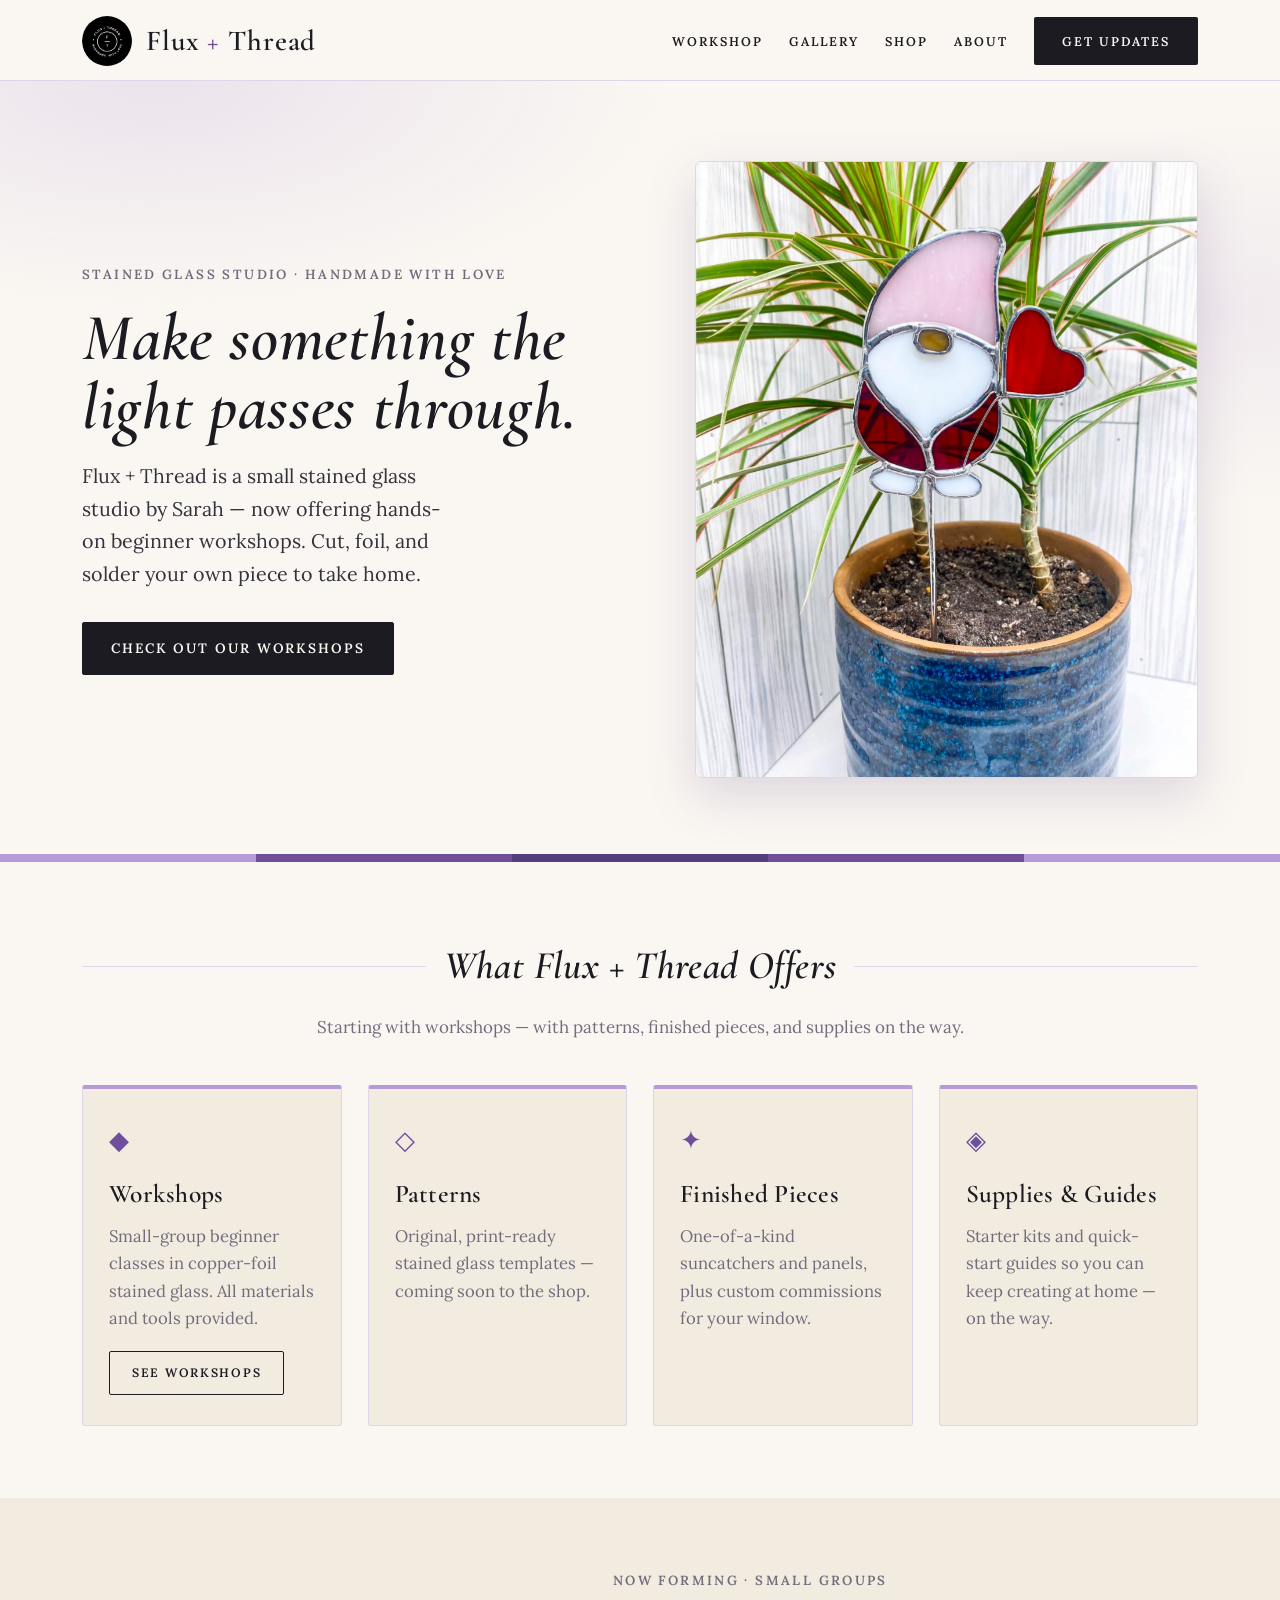
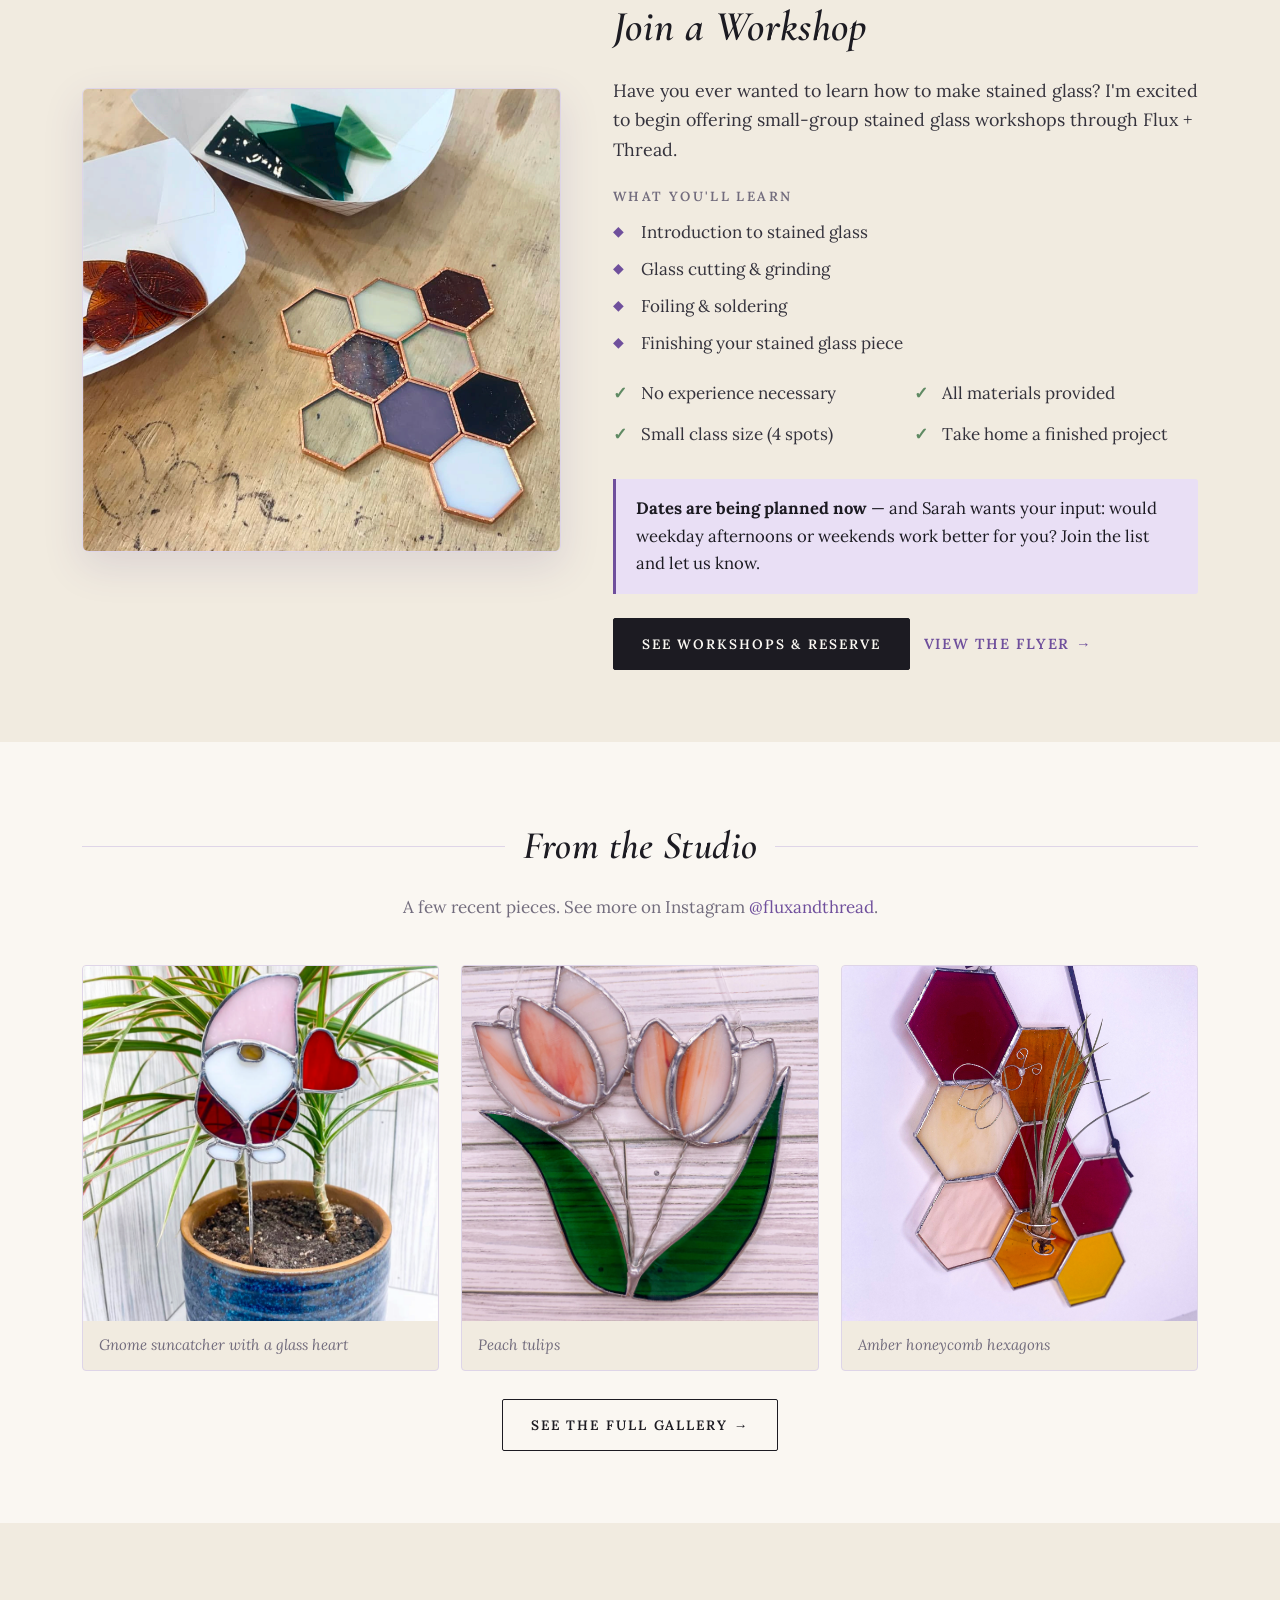
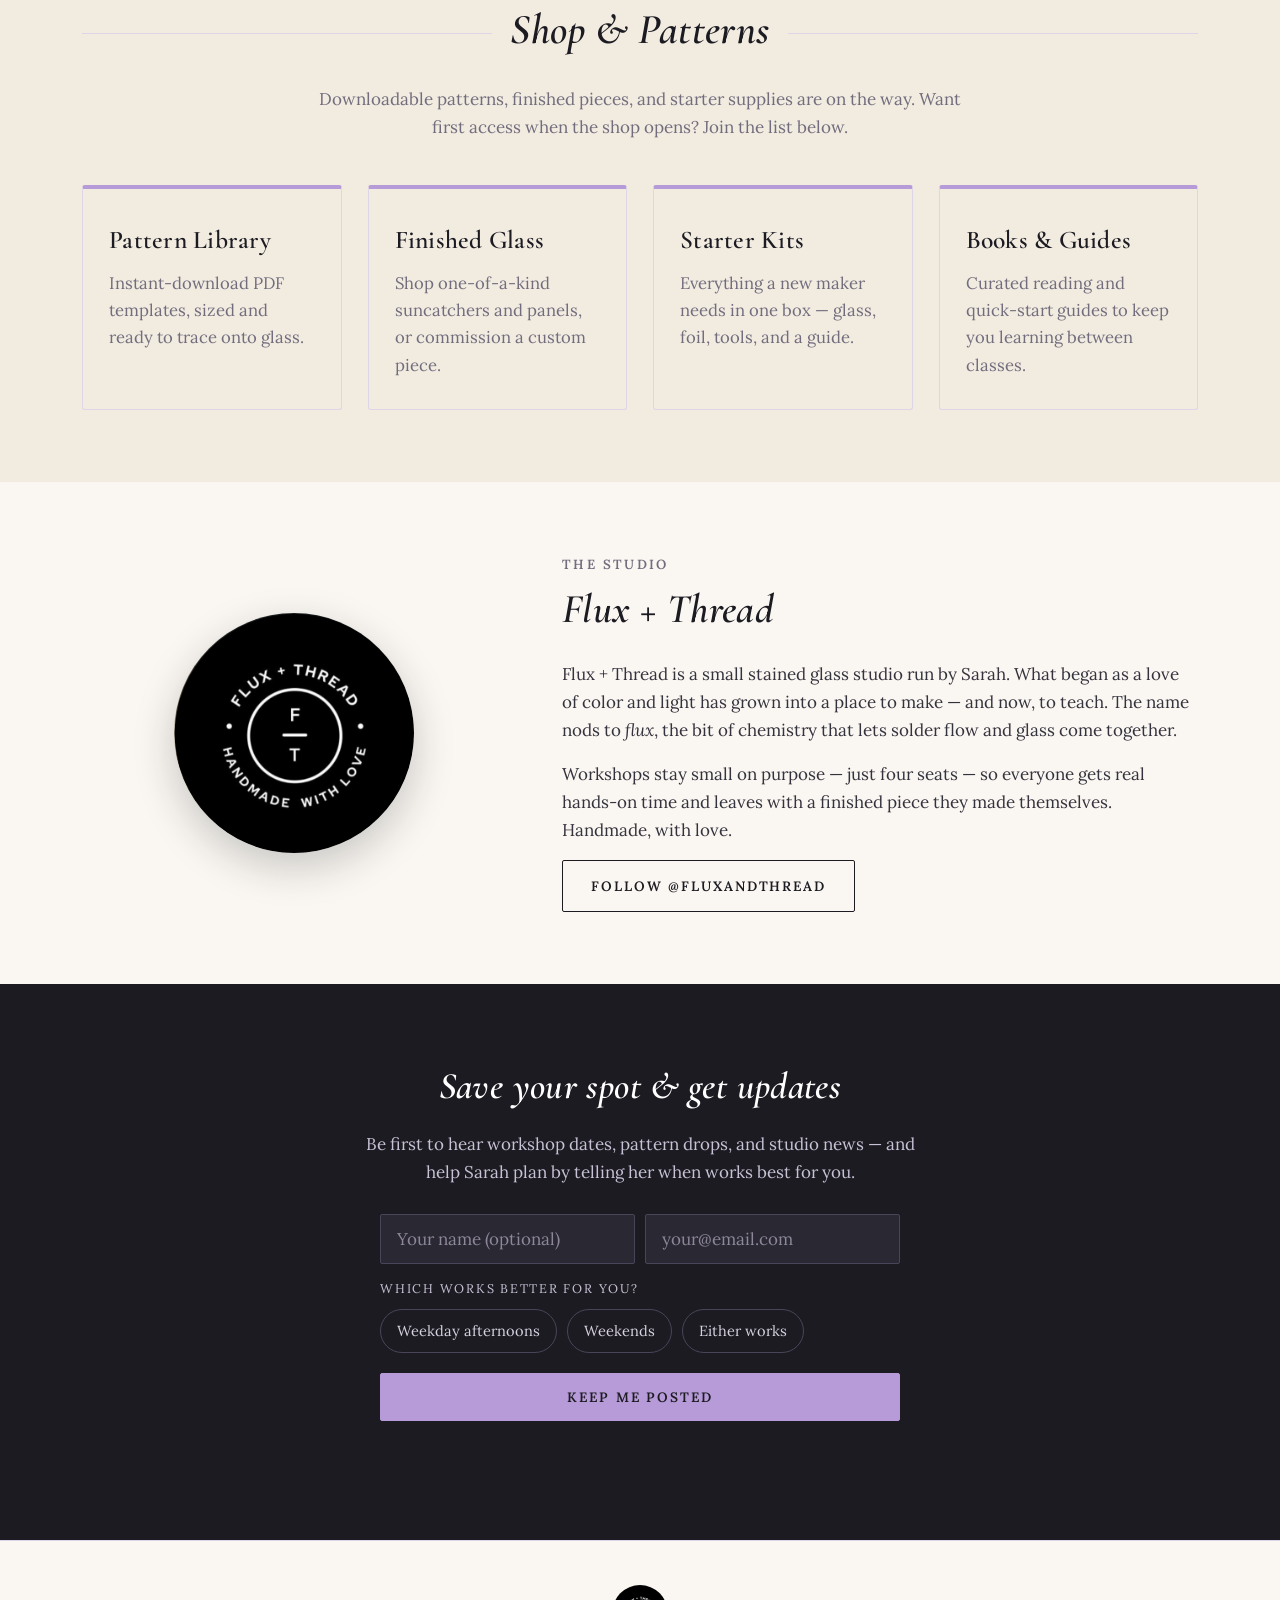
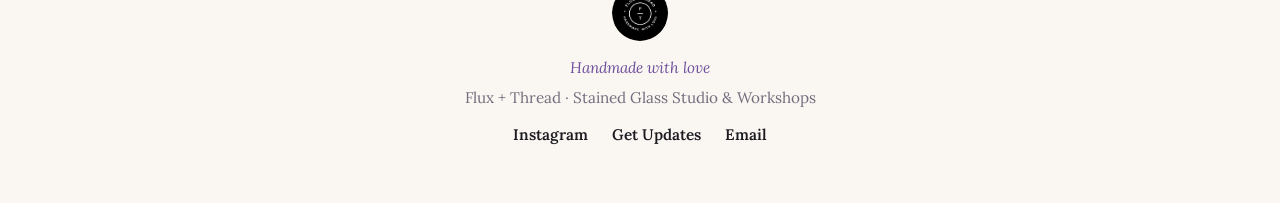
==== commit 639479cc: "Homepage: make the workshops section header generic ('Join a Workshop') Replace the 'Simple Suncatch" ====
--- a/index.html
+++ b/index.html
@@ -90,8 +90,8 @@
           <img src="Images/inprocess-diamonds.png" alt="Copper-foiled stained glass hexagons in progress, with cut glass pieces">
         </div>
         <div>
-          <div class="smallcaps">Now Forming &middot; First Workshop</div>
-          <h2>Simple Suncatcher</h2>
+          <div class="smallcaps">Now Forming &middot; Small Groups</div>
+          <h2>Join a Workshop</h2>
           <p class="lead-in">
             Have you ever wanted to learn how to make stained glass? I'm excited to begin offering
             small-group stained glass workshops through Flux + Thread.
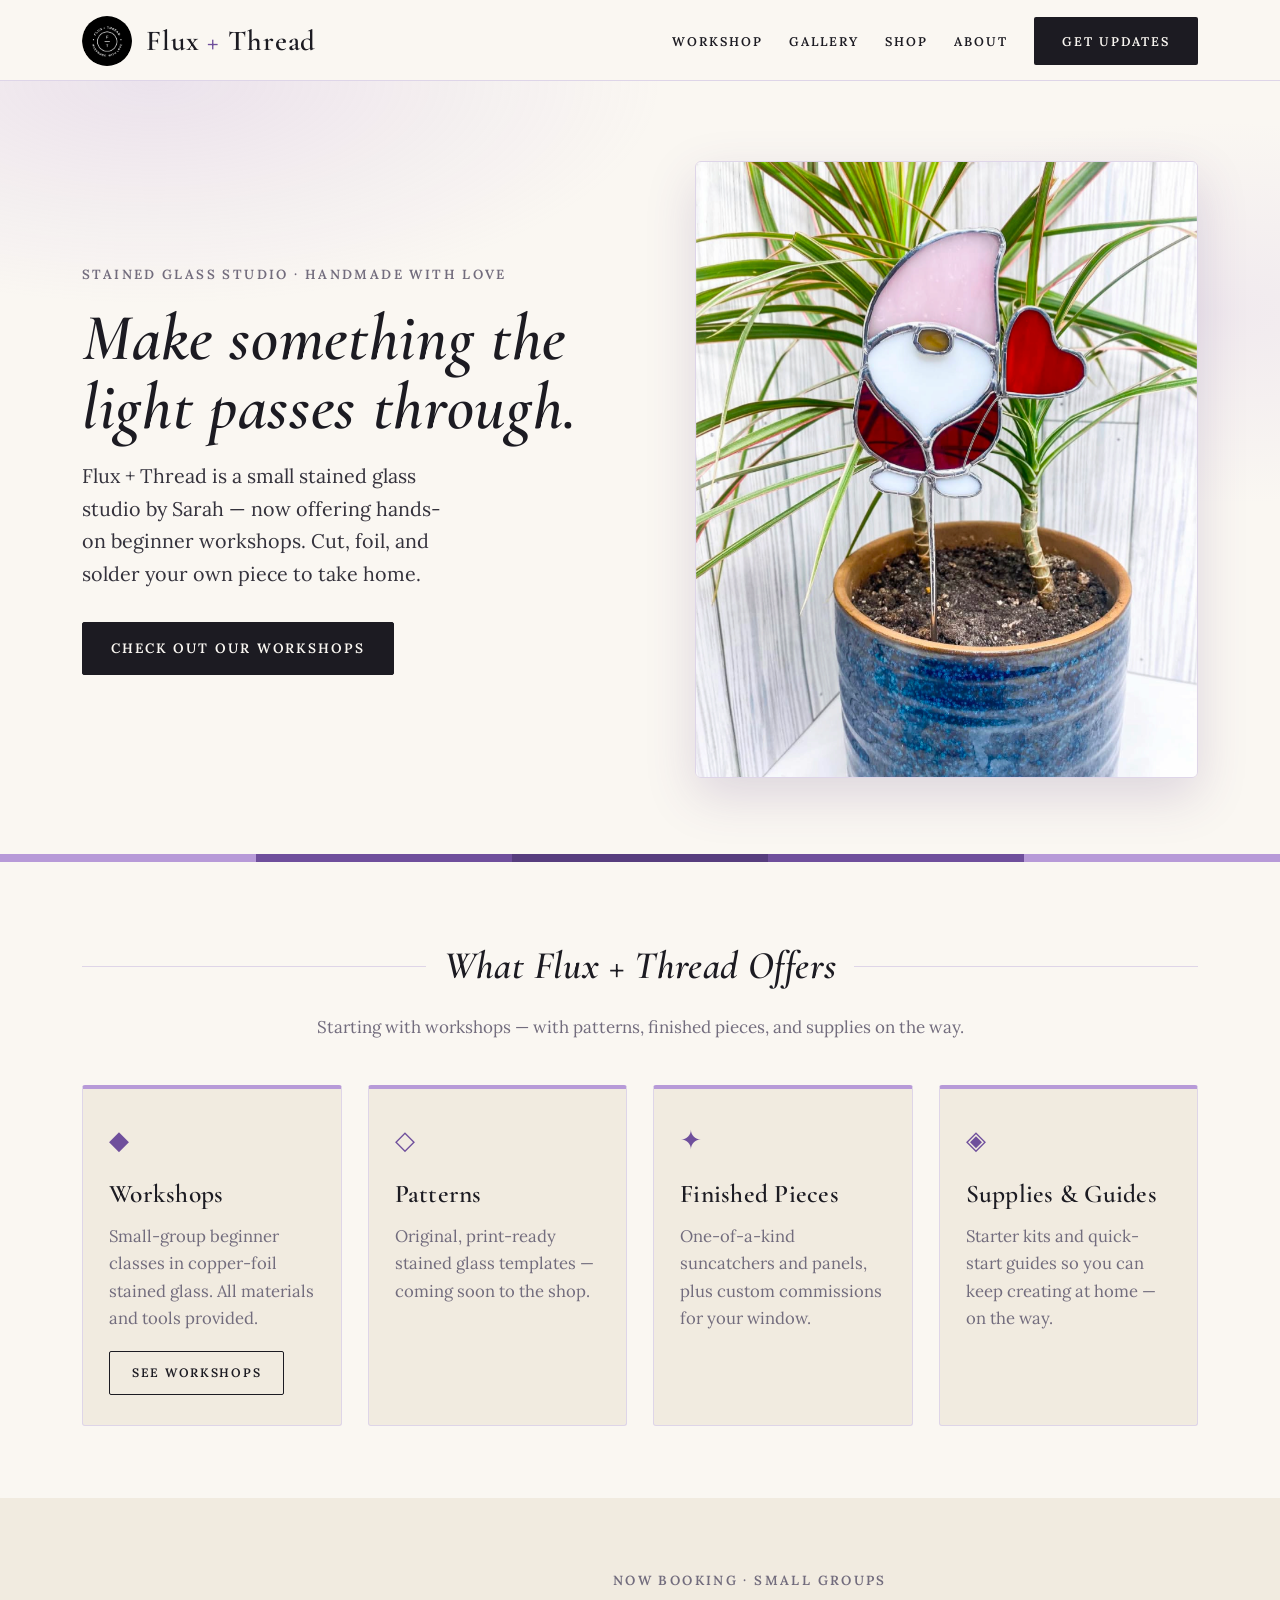
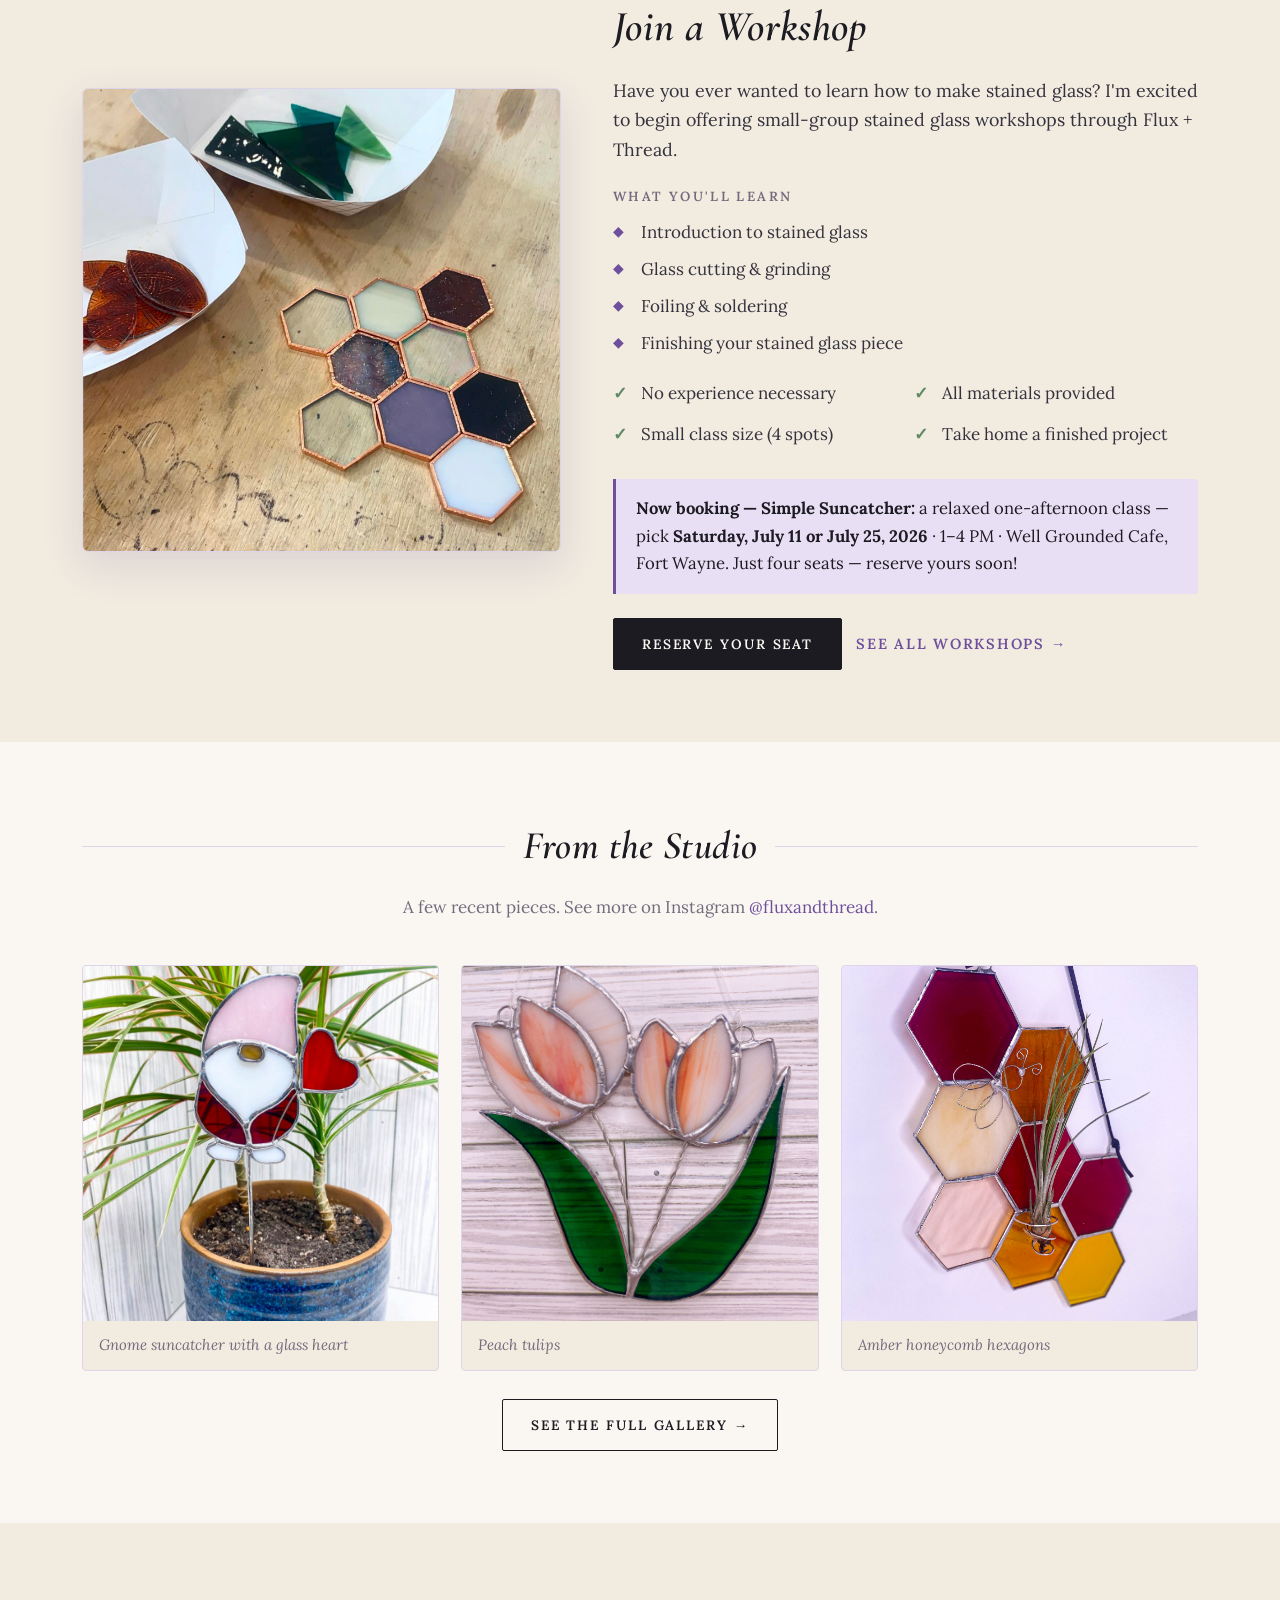
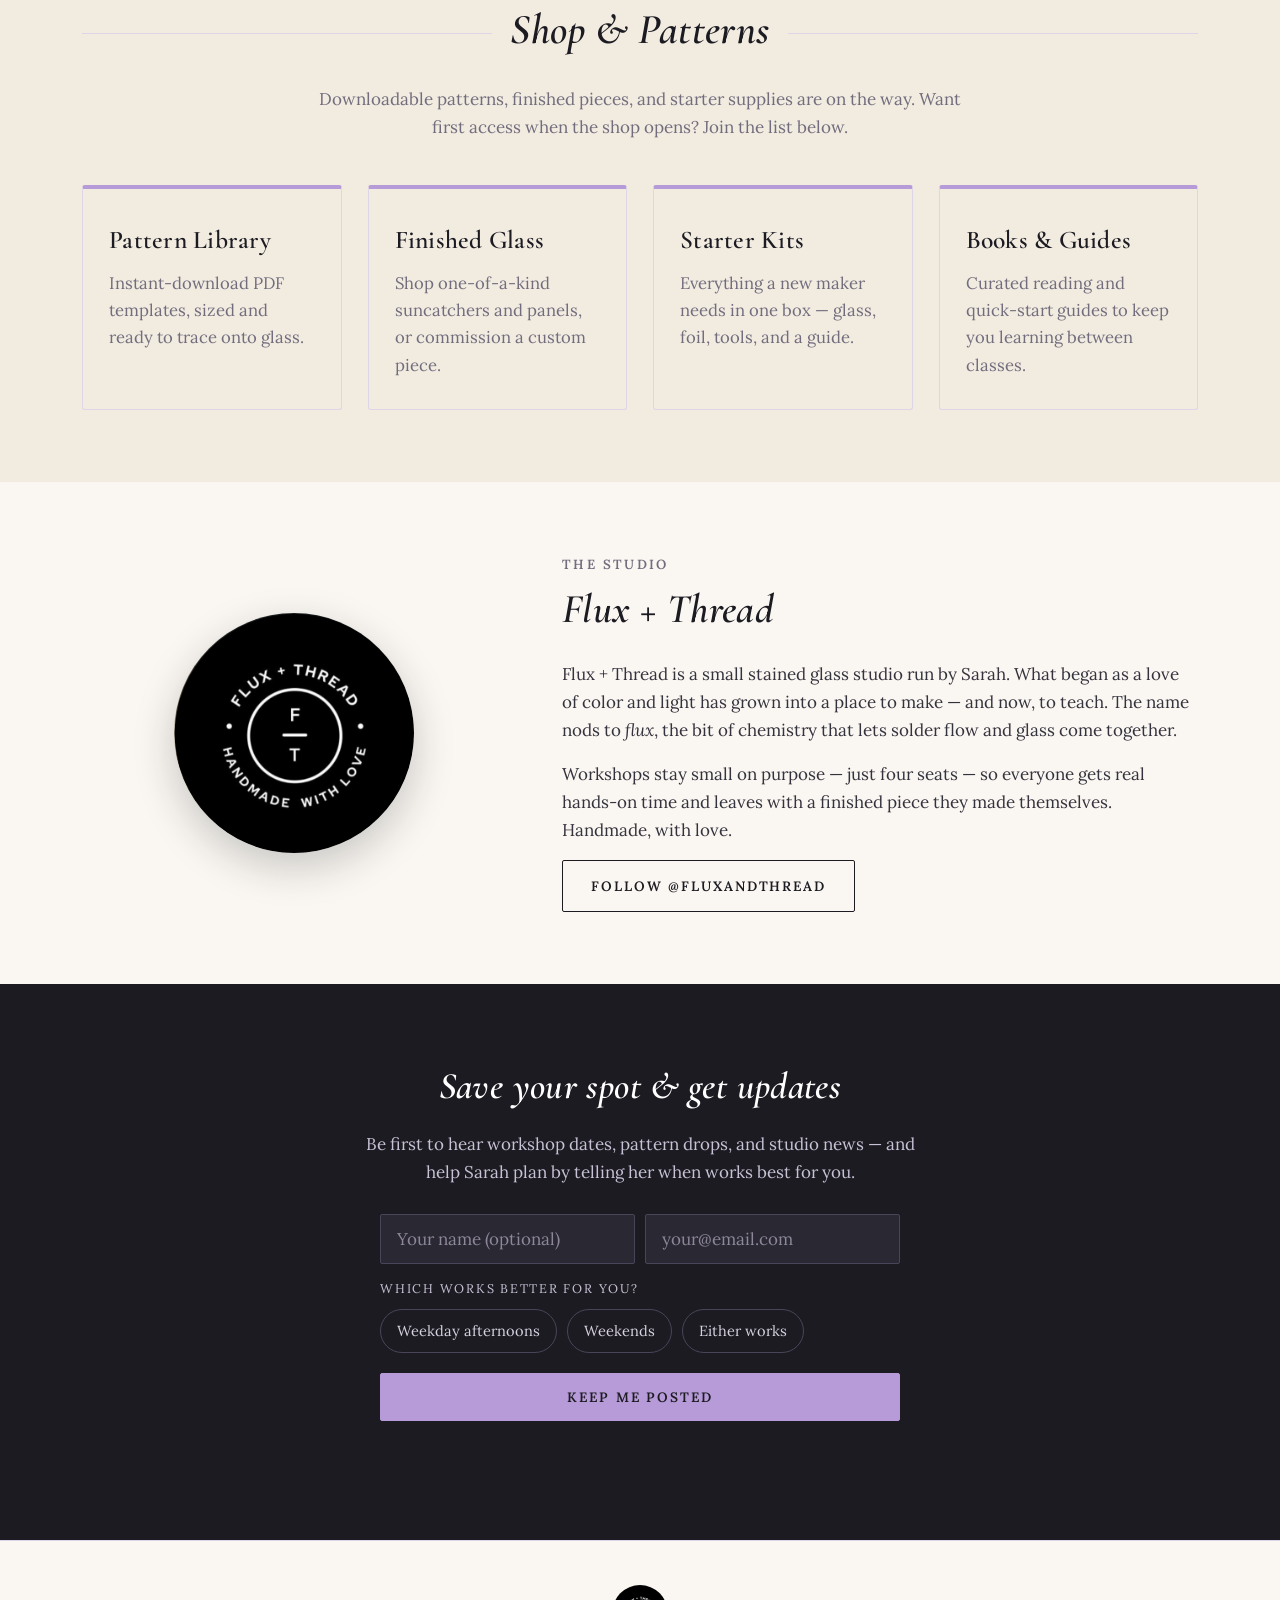
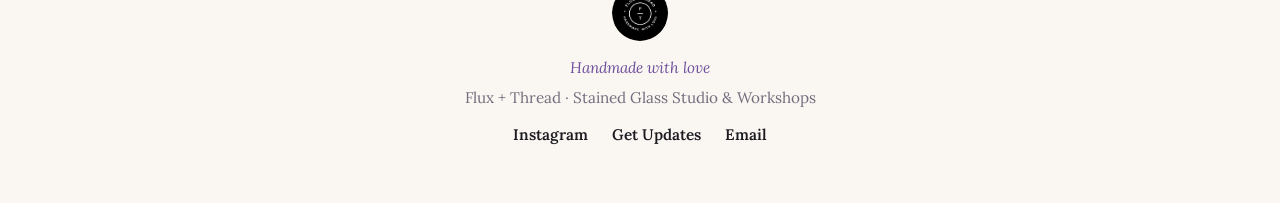
==== commit d8454349: "Launch: live booking for Simple Suncatcher (July 11 & 25, 2026) Goes live: Square checkout booking (" ====
--- a/index.html
+++ b/index.html
@@ -5,6 +5,16 @@
 <meta name="viewport" content="width=device-width, initial-scale=1.0">
 <title>Flux + Thread — Stained Glass Studio &amp; Workshops</title>
 <meta name="description" content="Flux + Thread is a stained glass studio by Sarah. Small-group beginner workshops, handmade suncatchers and panels. No experience necessary — handmade with love.">
+<link rel="icon" type="image/png" href="Images/logo-badge.png">
+<link rel="apple-touch-icon" href="Images/logo-badge.png">
+<meta property="og:type" content="website">
+<meta property="og:site_name" content="Flux + Thread">
+<meta property="og:title" content="Flux + Thread — Stained Glass Studio &amp; Workshops">
+<meta property="og:description" content="A stained glass studio by Sarah — small-group beginner workshops, handmade suncatchers and panels. No experience necessary; handmade with love.">
+<meta property="og:image" content="https://fluxandthread.com/Images/share-card.png">
+<meta property="og:url" content="https://fluxandthread.com/">
+<meta name="twitter:card" content="summary_large_image">
+<meta name="twitter:image" content="https://fluxandthread.com/Images/share-card.png">
 <link rel="preconnect" href="https://fonts.googleapis.com">
 <link rel="preconnect" href="https://fonts.gstatic.com" crossorigin>
 <link href="https://fonts.googleapis.com/css2?family=Cormorant+Garamond:ital,wght@0,500;0,600;1,500;1,600&family=Lora:ital,wght@0,400;0,600;0,700;1,400&display=swap" rel="stylesheet">
@@ -90,7 +100,7 @@
           <img src="Images/inprocess-diamonds.png" alt="Copper-foiled stained glass hexagons in progress, with cut glass pieces">
         </div>
         <div>
-          <div class="smallcaps">Now Forming &middot; Small Groups</div>
+          <div class="smallcaps">Now Booking &middot; Small Groups</div>
           <h2>Join a Workshop</h2>
           <p class="lead-in">
             Have you ever wanted to learn how to make stained glass? I'm excited to begin offering
@@ -113,13 +123,14 @@
           </ul>
 
           <div class="note">
-            <strong>Dates are being planned now</strong> &mdash; and Sarah wants your input:
-            would weekday afternoons or weekends work better for you? Join the list and let us know.
+            <strong>Now booking &mdash; Simple Suncatcher:</strong> a relaxed one-afternoon class &mdash;
+            pick <strong>Saturday, July 11 or July 25, 2026</strong> &middot; 1&ndash;4 PM &middot;
+            Well Grounded Cafe, Fort Wayne. Just four seats &mdash; reserve yours soon!
           </div>
 
           <div class="cta-row">
-            <a href="workshops.html" class="btn">See Workshops &amp; Reserve</a>
-            <a href="Images/flyer.jpg" target="_blank" rel="noopener" class="flyer-link">View the flyer &rarr;</a>
+            <a href="workshop-simple-suncatcher.html" class="btn">Reserve Your Seat</a>
+            <a href="workshops.html" class="flyer-link">See all workshops &rarr;</a>
           </div>
         </div>
       </div>
--- a/styles.css
+++ b/styles.css
@@ -257,6 +257,14 @@
   display: inline-block; min-width: 84px; text-transform: uppercase; letter-spacing: 0.12em;
   font-size: 0.72rem; font-weight: 600; color: var(--lav-dk);
 }
+.workshop-meta .label { vertical-align: top; }
+.date-chip {
+  display: inline-block; background: var(--lav-soft); color: var(--lav-dk);
+  border: 1px solid var(--lav); border-radius: 999px; padding: 3px 13px; margin: 0 6px 5px 0;
+  font-size: 0.85rem; font-weight: 600; text-decoration: none; transition: background 130ms ease, color 130ms ease;
+}
+.date-chip:hover { background: var(--lav); color: #1c1b22; }
+.date-or { font-size: 0.82rem; color: var(--muted); font-style: italic; margin: 0 3px; }
 
 /* prominent facts panel (detail page) */
 .workshop-facts {
@@ -358,6 +366,30 @@
 .waitlist-only { display: none; }
 body.class-full .reserve-only { display: none; }
 body.class-full .waitlist-only { display: block; }
+/* Option A: booking is via Square checkout when seats are open, so the on-site form is
+   hidden by default and only appears as the waitlist sign-up when the class is full. */
+#reserve { display: none; }
+body.class-full #reserve { display: block; }
+
+/* FAQ accordion (no JS — native <details>) */
+.faq-section { background: var(--bg); }
+.faq-list { max-width: 760px; margin: 0 auto; }
+.faq-item { border-bottom: 1px solid var(--rule); }
+.faq-item summary {
+  cursor: pointer; list-style: none; position: relative;
+  padding: 18px 40px 18px 4px;
+  font-family: 'Cormorant Garamond', Georgia, serif; font-size: 1.35rem;
+  font-style: italic; font-weight: 600; color: var(--ink);
+}
+.faq-item summary::-webkit-details-marker { display: none; }
+.faq-item summary::after {
+  content: '+'; position: absolute; right: 8px; top: 50%; transform: translateY(-50%);
+  font-family: 'Lora', Georgia, serif; font-style: normal; font-size: 1.5rem;
+  line-height: 1; color: var(--lav-dk);
+}
+.faq-item[open] summary::after { content: '\2212'; }
+.faq-item summary:focus-visible { outline: 2px solid var(--lav-dk); outline-offset: 3px; border-radius: 3px; }
+.faq-item p { margin: 0 4px 18px; color: var(--body); line-height: 1.6; }
 
 /* structured description block (full width, below the hero) */
 .workshop-detail { background: var(--bg); }
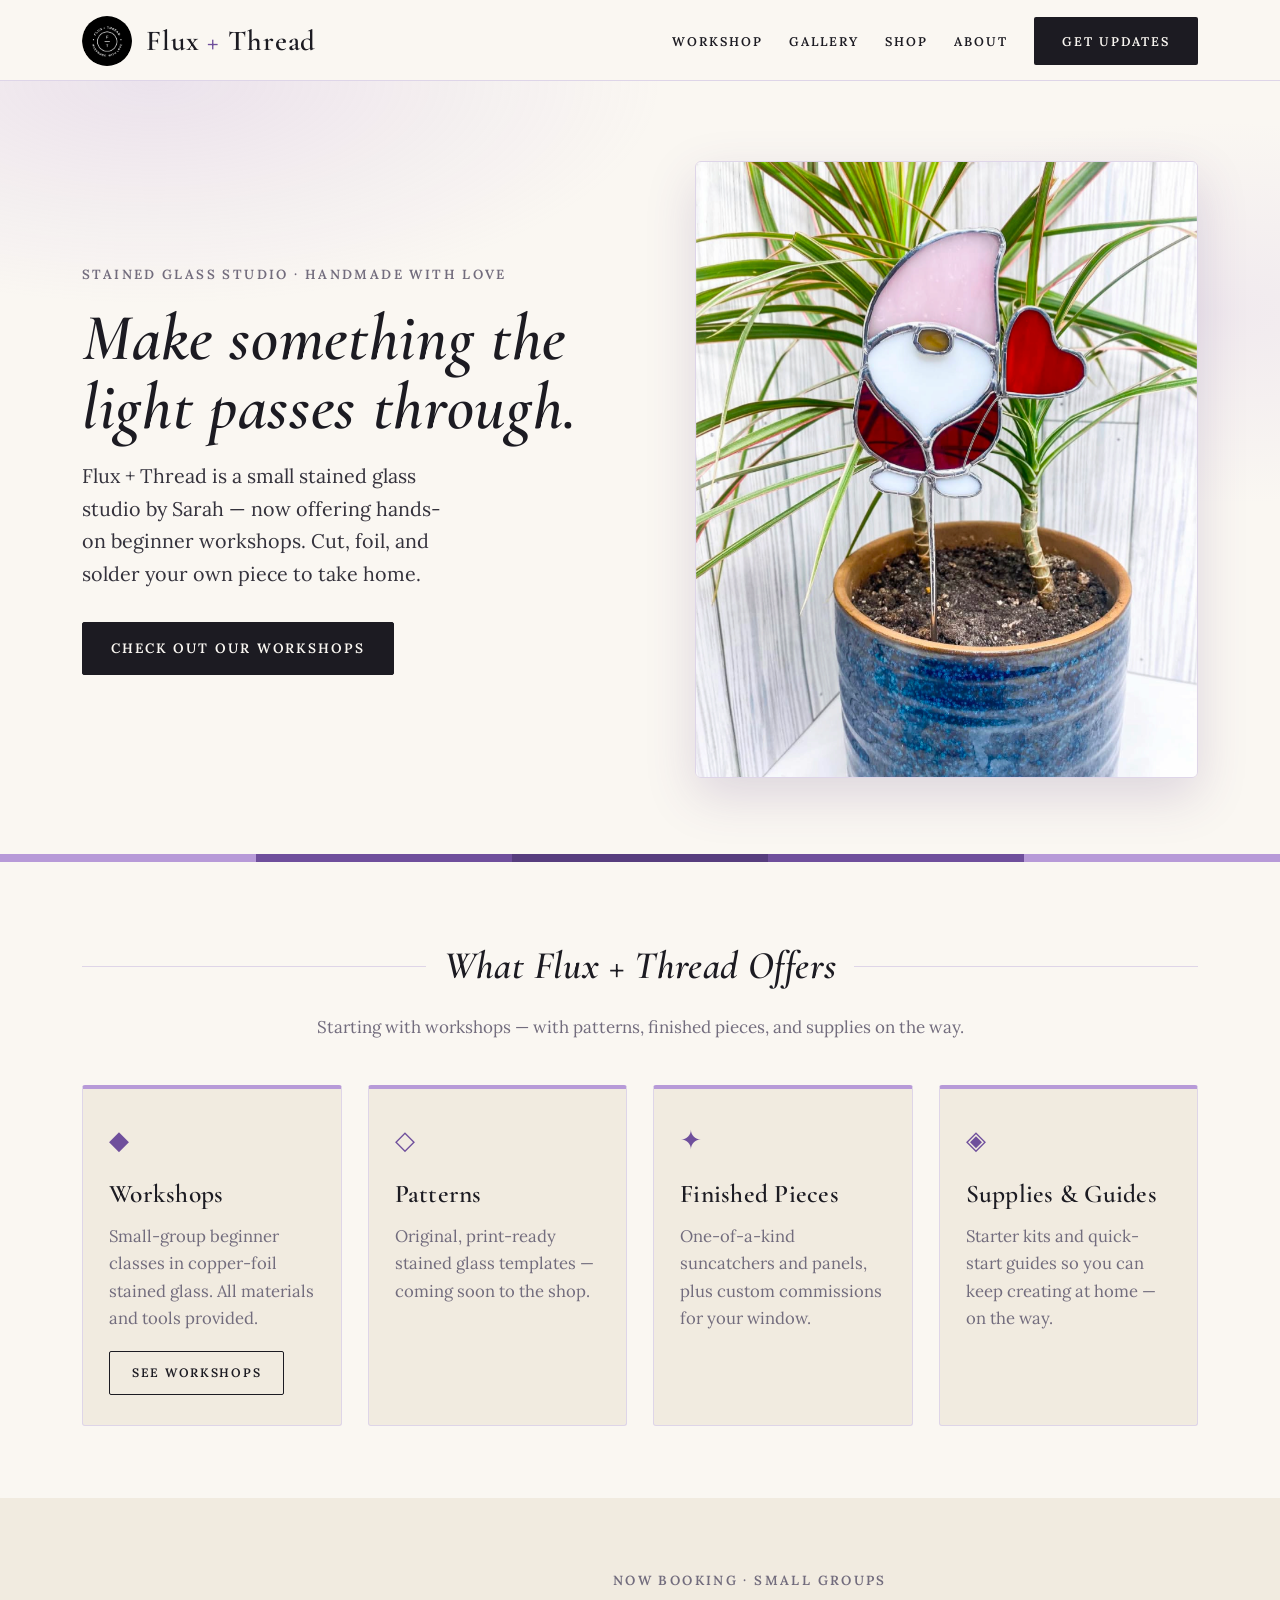
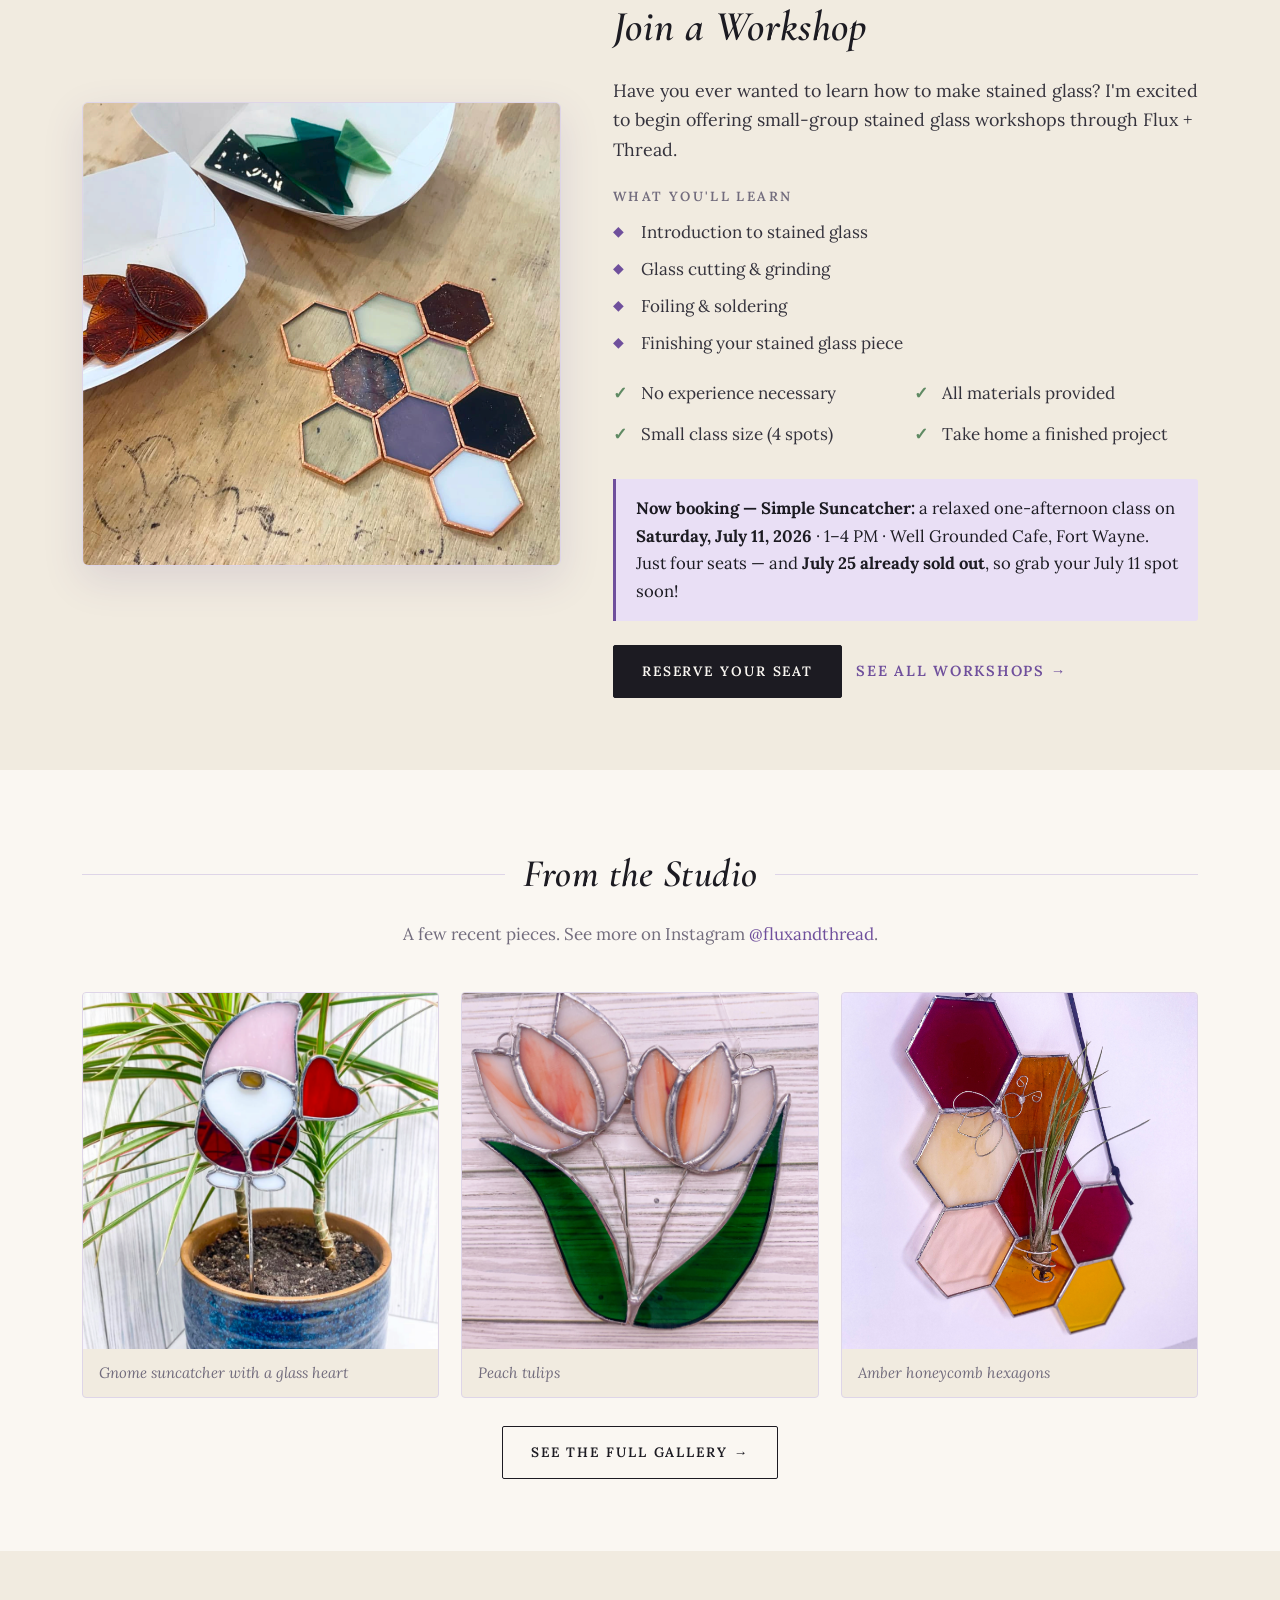
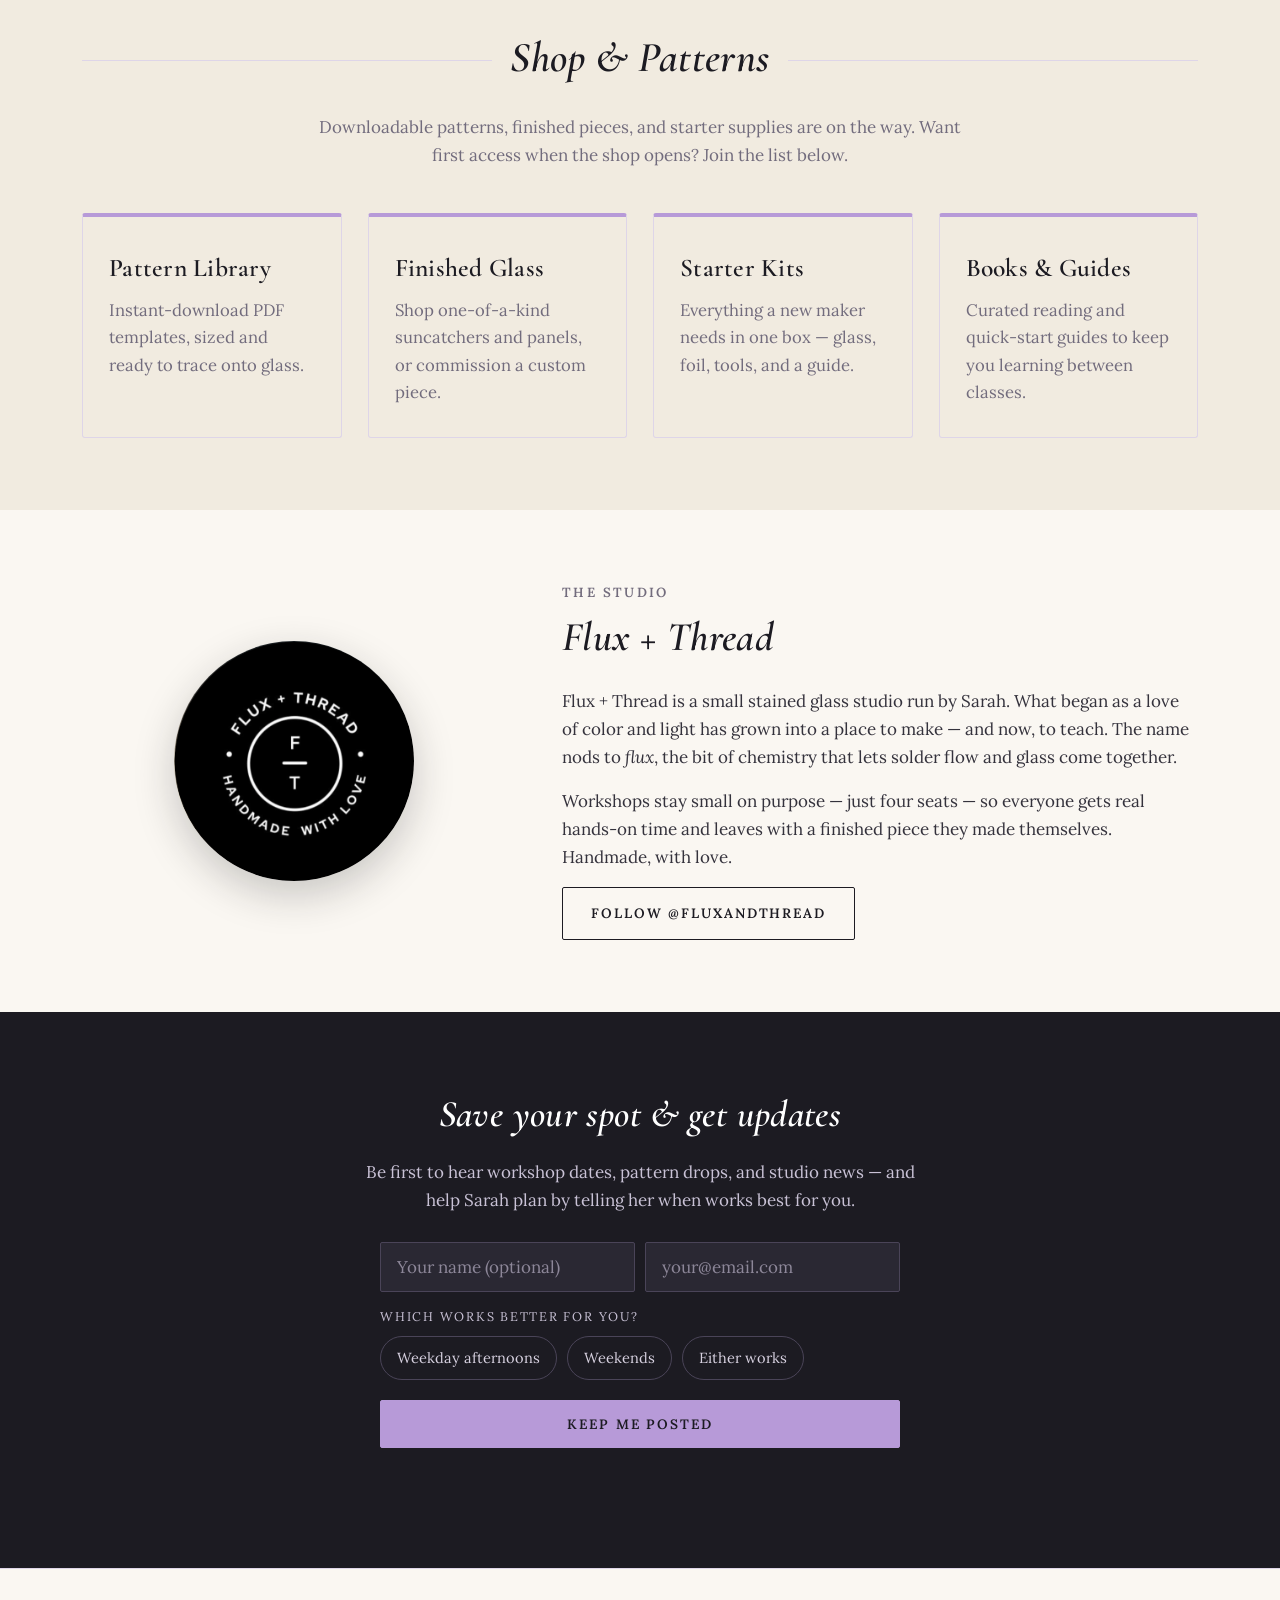
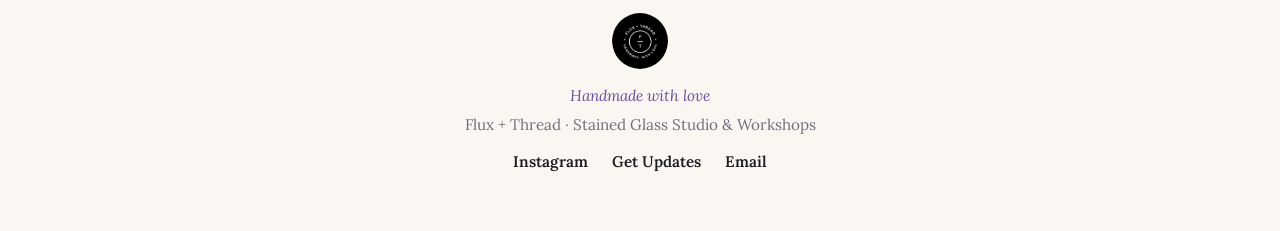
==== commit 81c7c994: "Mark July 25 workshop sold out; per-date waitlist - workshop page: date picker flips a single sold-o" ====
--- a/index.html
+++ b/index.html
@@ -123,9 +123,10 @@
           </ul>
 
           <div class="note">
-            <strong>Now booking &mdash; Simple Suncatcher:</strong> a relaxed one-afternoon class &mdash;
-            pick <strong>Saturday, July 11 or July 25, 2026</strong> &middot; 1&ndash;4 PM &middot;
-            Well Grounded Cafe, Fort Wayne. Just four seats &mdash; reserve yours soon!
+            <strong>Now booking &mdash; Simple Suncatcher:</strong> a relaxed one-afternoon class on
+            <strong>Saturday, July 11, 2026</strong> &middot; 1&ndash;4 PM &middot; Well Grounded Cafe,
+            Fort Wayne. Just four seats &mdash; and <strong>July 25 already sold out</strong>, so grab
+            your July 11 spot soon!
           </div>
 
           <div class="cta-row">
--- a/styles.css
+++ b/styles.css
@@ -264,6 +264,9 @@
   font-size: 0.85rem; font-weight: 600; text-decoration: none; transition: background 130ms ease, color 130ms ease;
 }
 .date-chip:hover { background: var(--lav); color: #1c1b22; }
+/* A sold-out date still links through (to the waitlist) but reads as full. */
+.date-chip.is-soldout { background: var(--bg-soft); color: var(--muted); border-color: var(--rule); font-weight: 500; }
+.date-chip.is-soldout:hover { background: var(--rule); color: var(--ink); }
 .date-or { font-size: 0.82rem; color: var(--muted); font-style: italic; margin: 0 3px; }
 
 /* prominent facts panel (detail page) */
@@ -370,6 +373,11 @@
    hidden by default and only appears as the waitlist sign-up when the class is full. */
 #reserve { display: none; }
 body.class-full #reserve { display: block; }
+/* Per-date sold-out (a single date full while others stay open): the date picker adds
+   body.date-soldout when a sold-out <option> is chosen — same waitlist treatment as class-full. */
+body.date-soldout #reserve { display: block; }
+body.date-soldout .reserve-only { display: none; }
+body.date-soldout .waitlist-only { display: block; }
 
 /* FAQ accordion (no JS — native <details>) */
 .faq-section { background: var(--bg); }
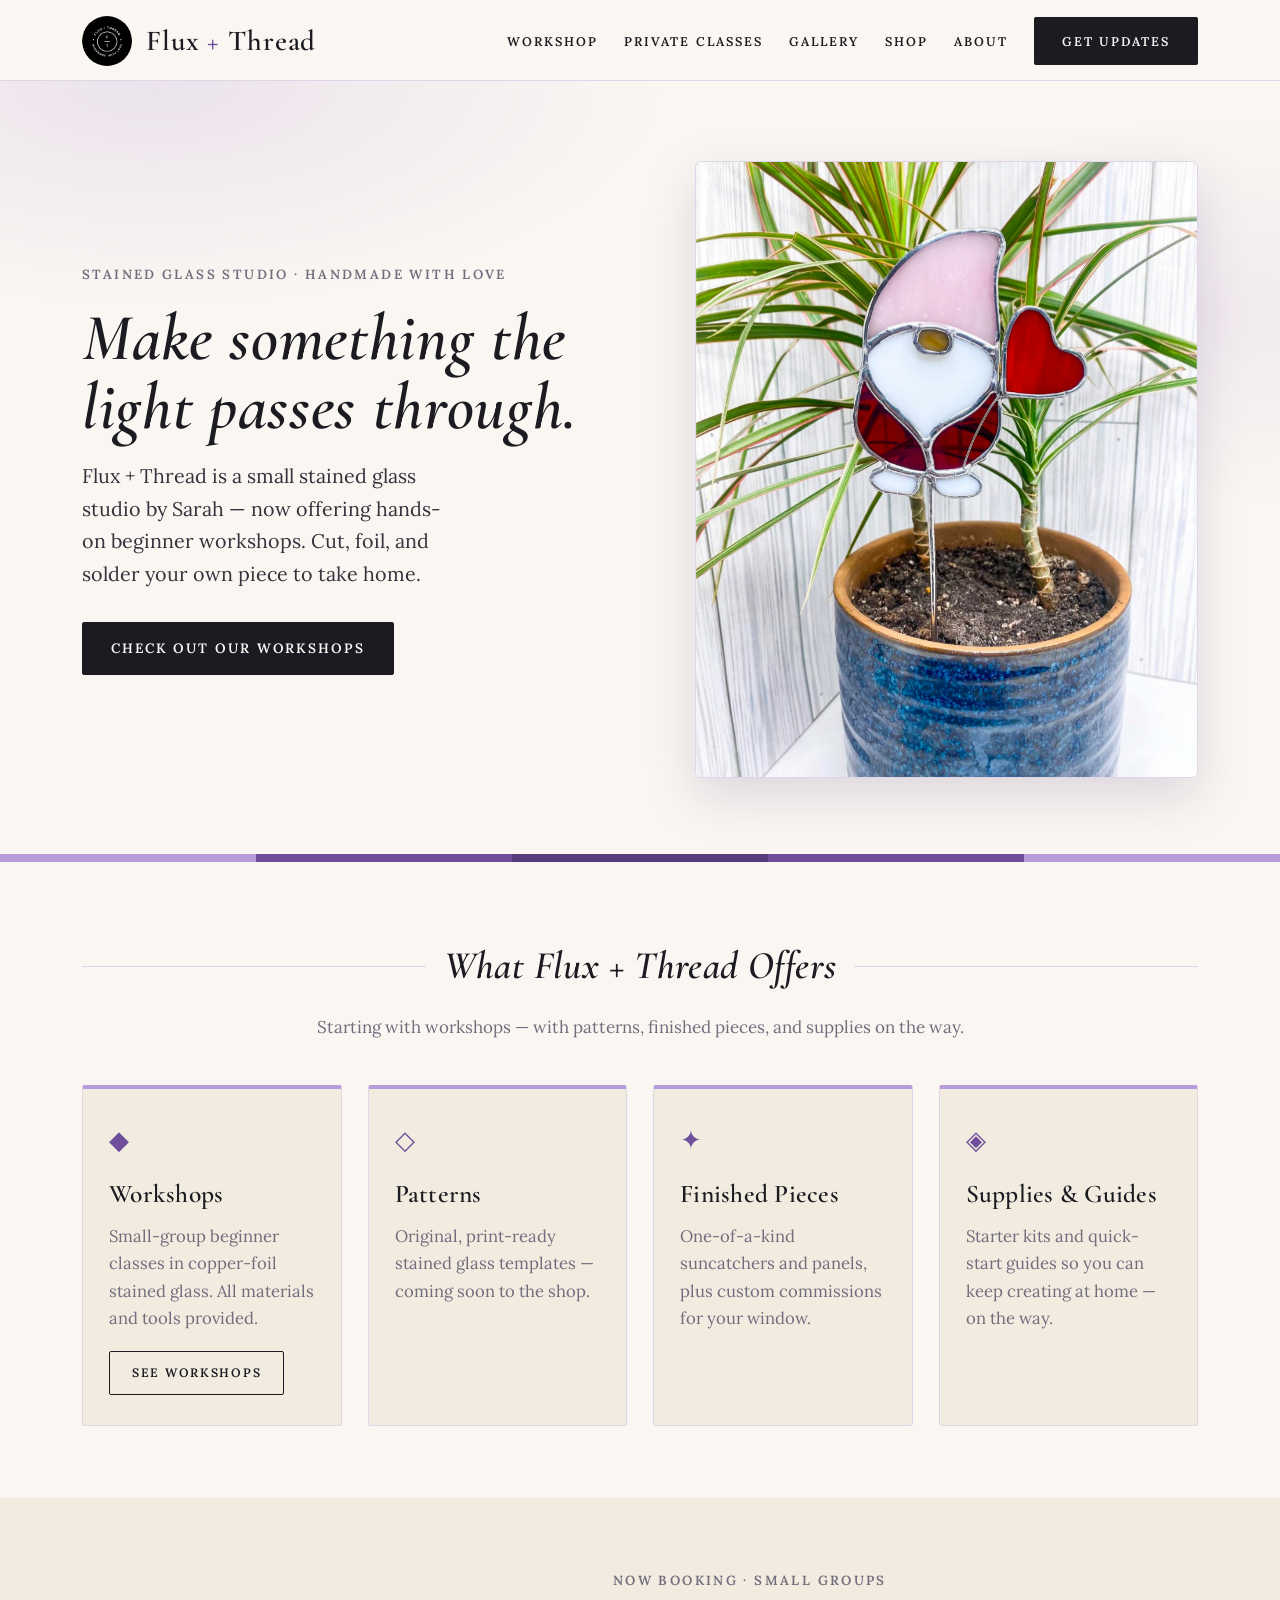
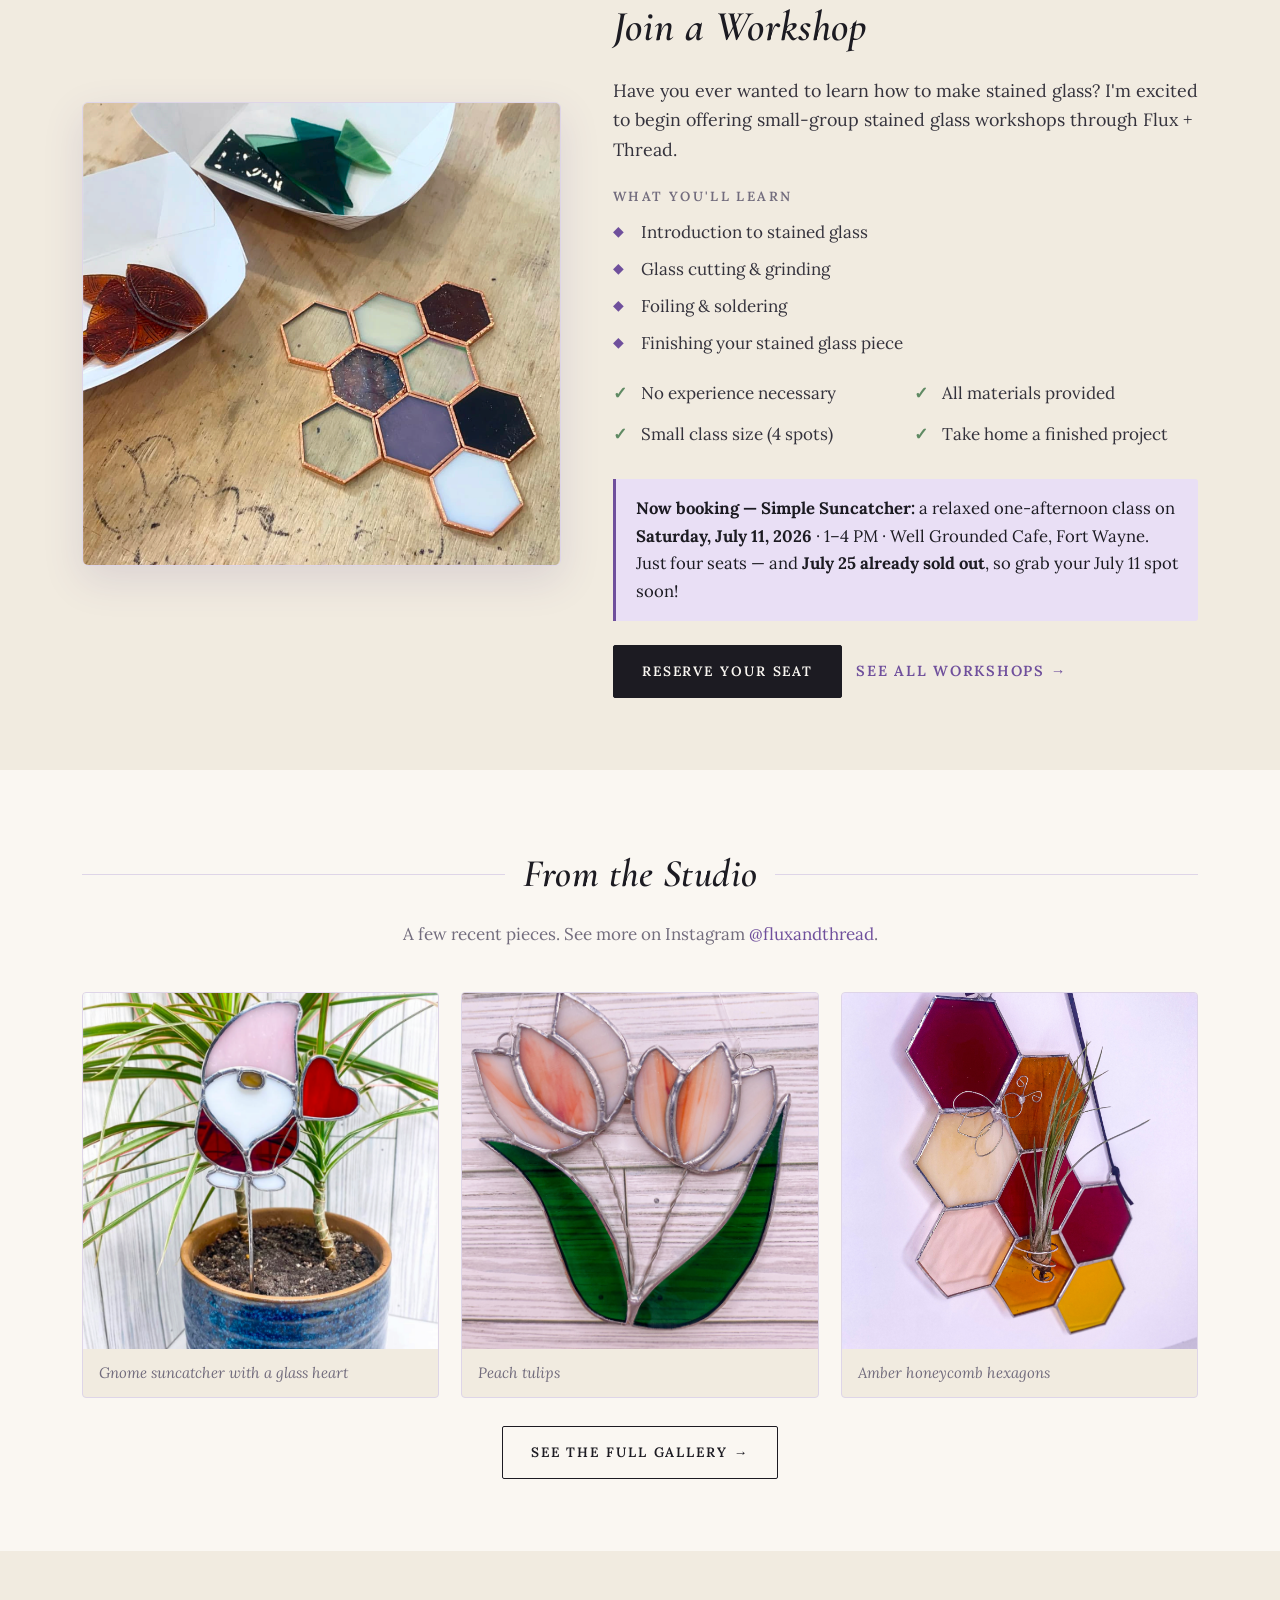
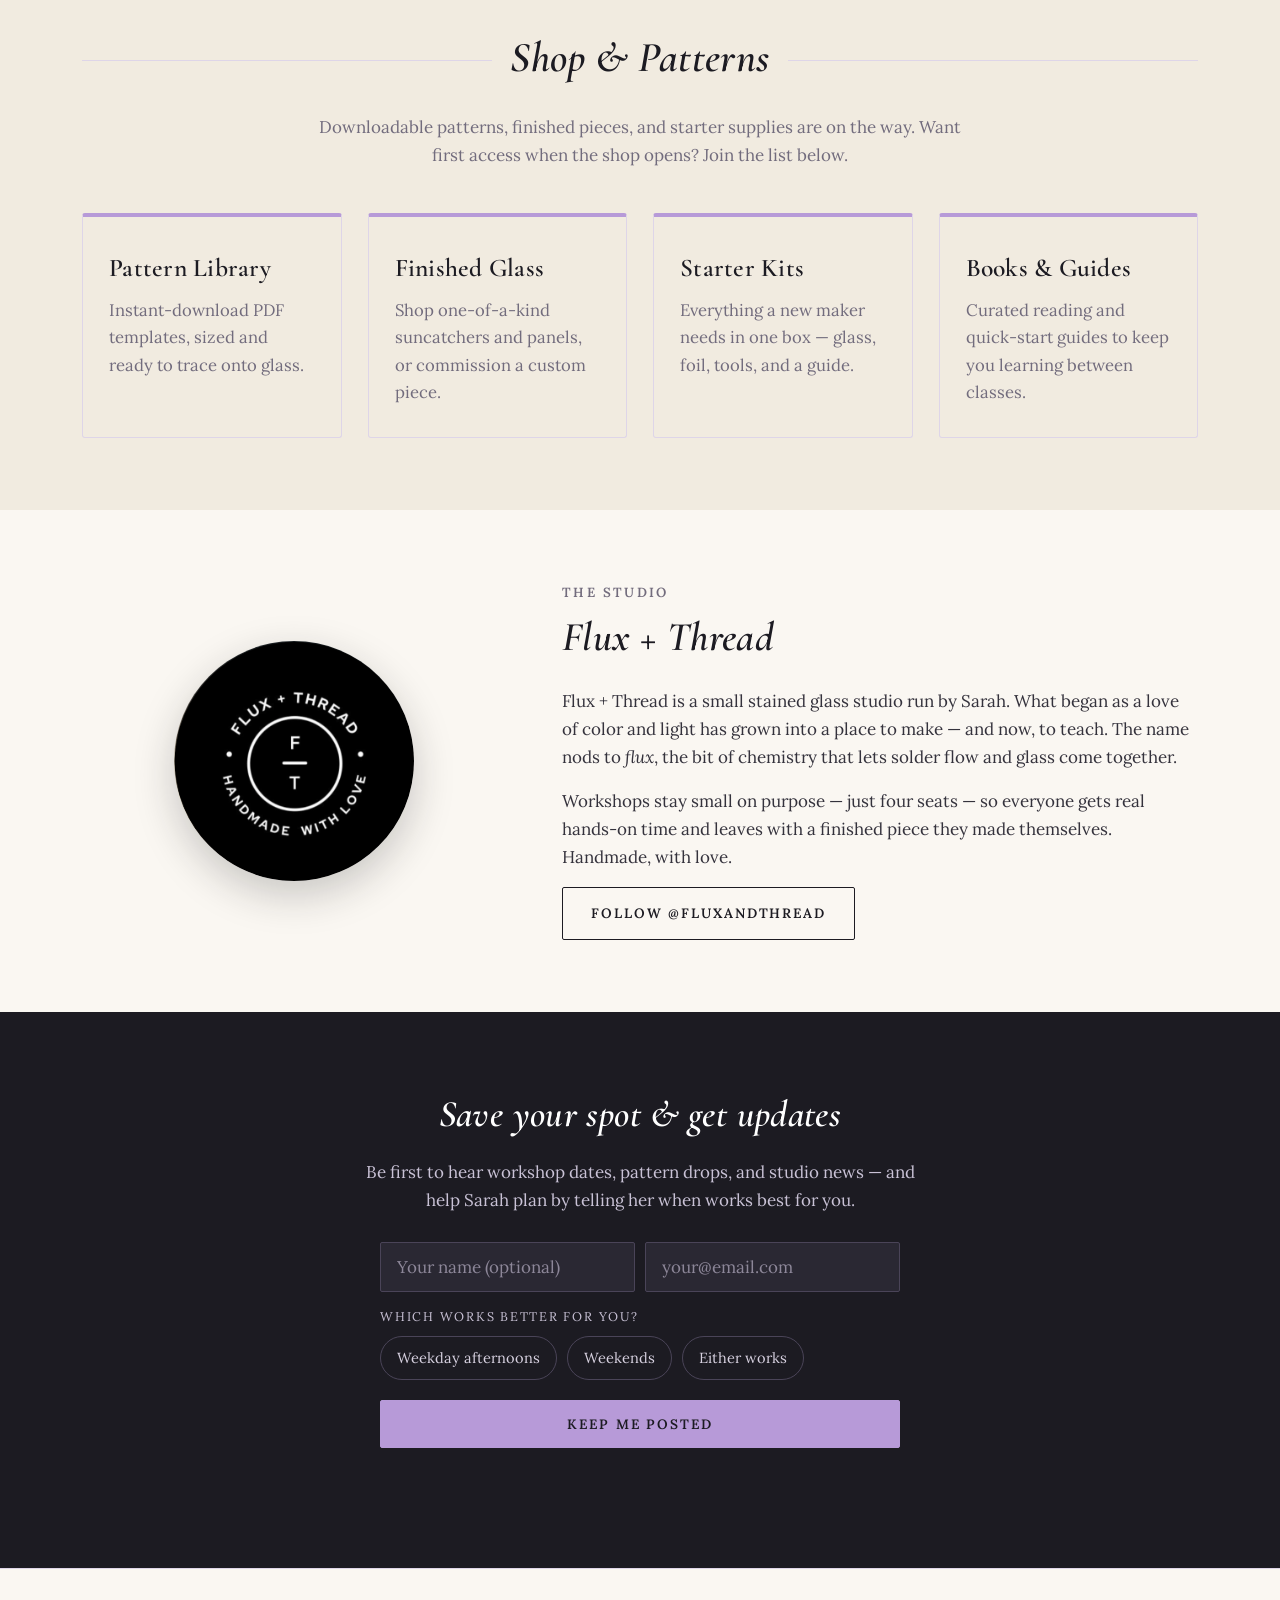
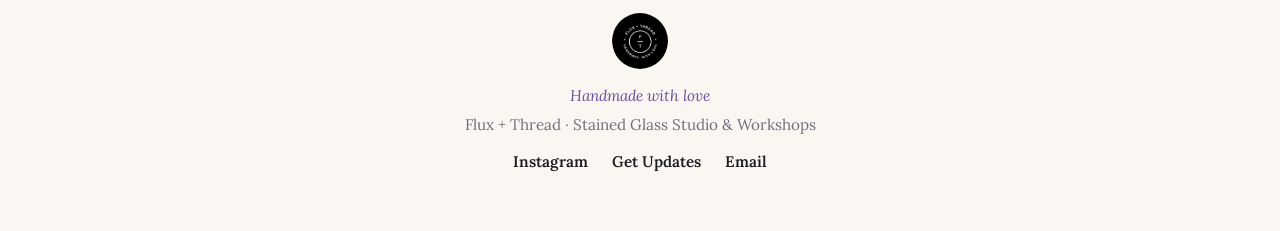
==== commit ac972339: "Add Private & Group Classes page + inquiry form New private-classes.html: pitch for bringing your ow" ====
--- a/index.html
+++ b/index.html
@@ -30,6 +30,7 @@
     </a>
     <nav class="site-nav">
       <a href="workshops.html">Workshop</a>
+      <a href="private-classes.html">Private Classes</a>
       <a href="gallery.html">Gallery</a>
       <a href="#shop">Shop</a>
       <a href="about.html">About</a>
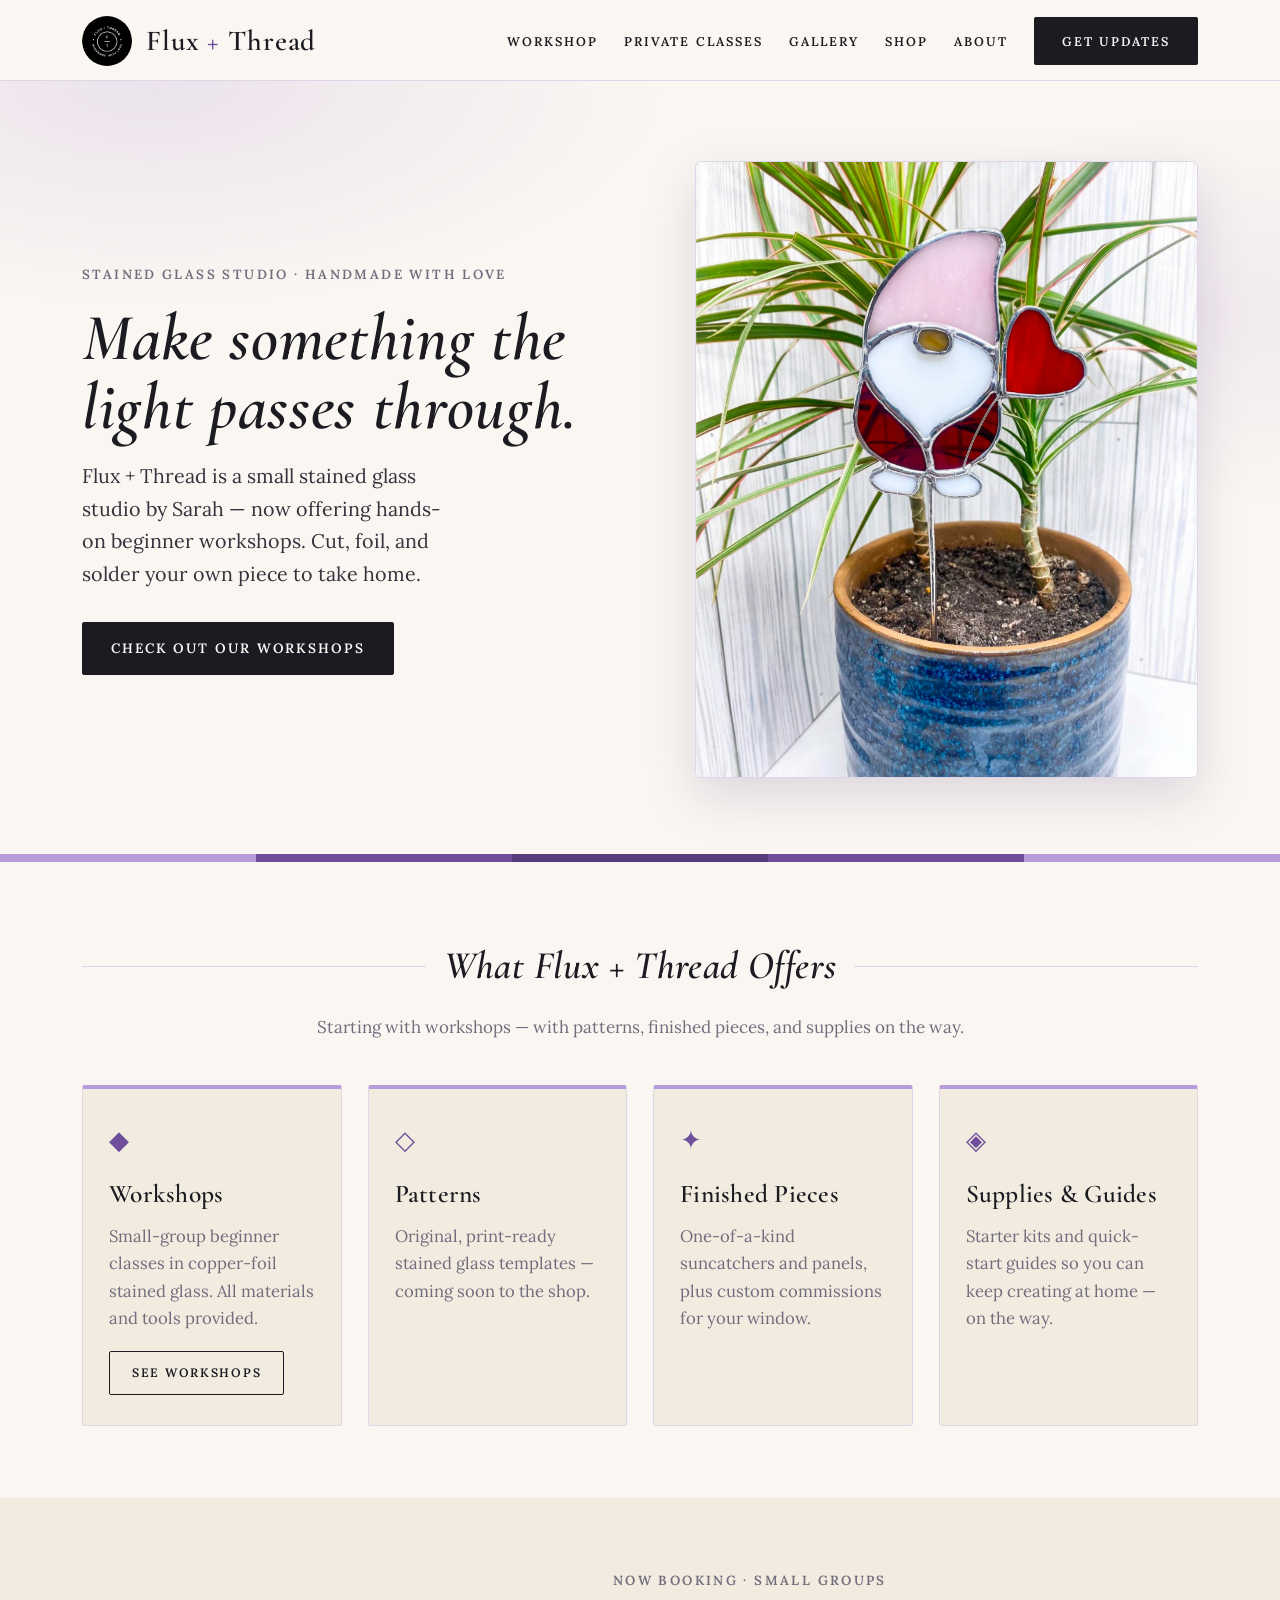
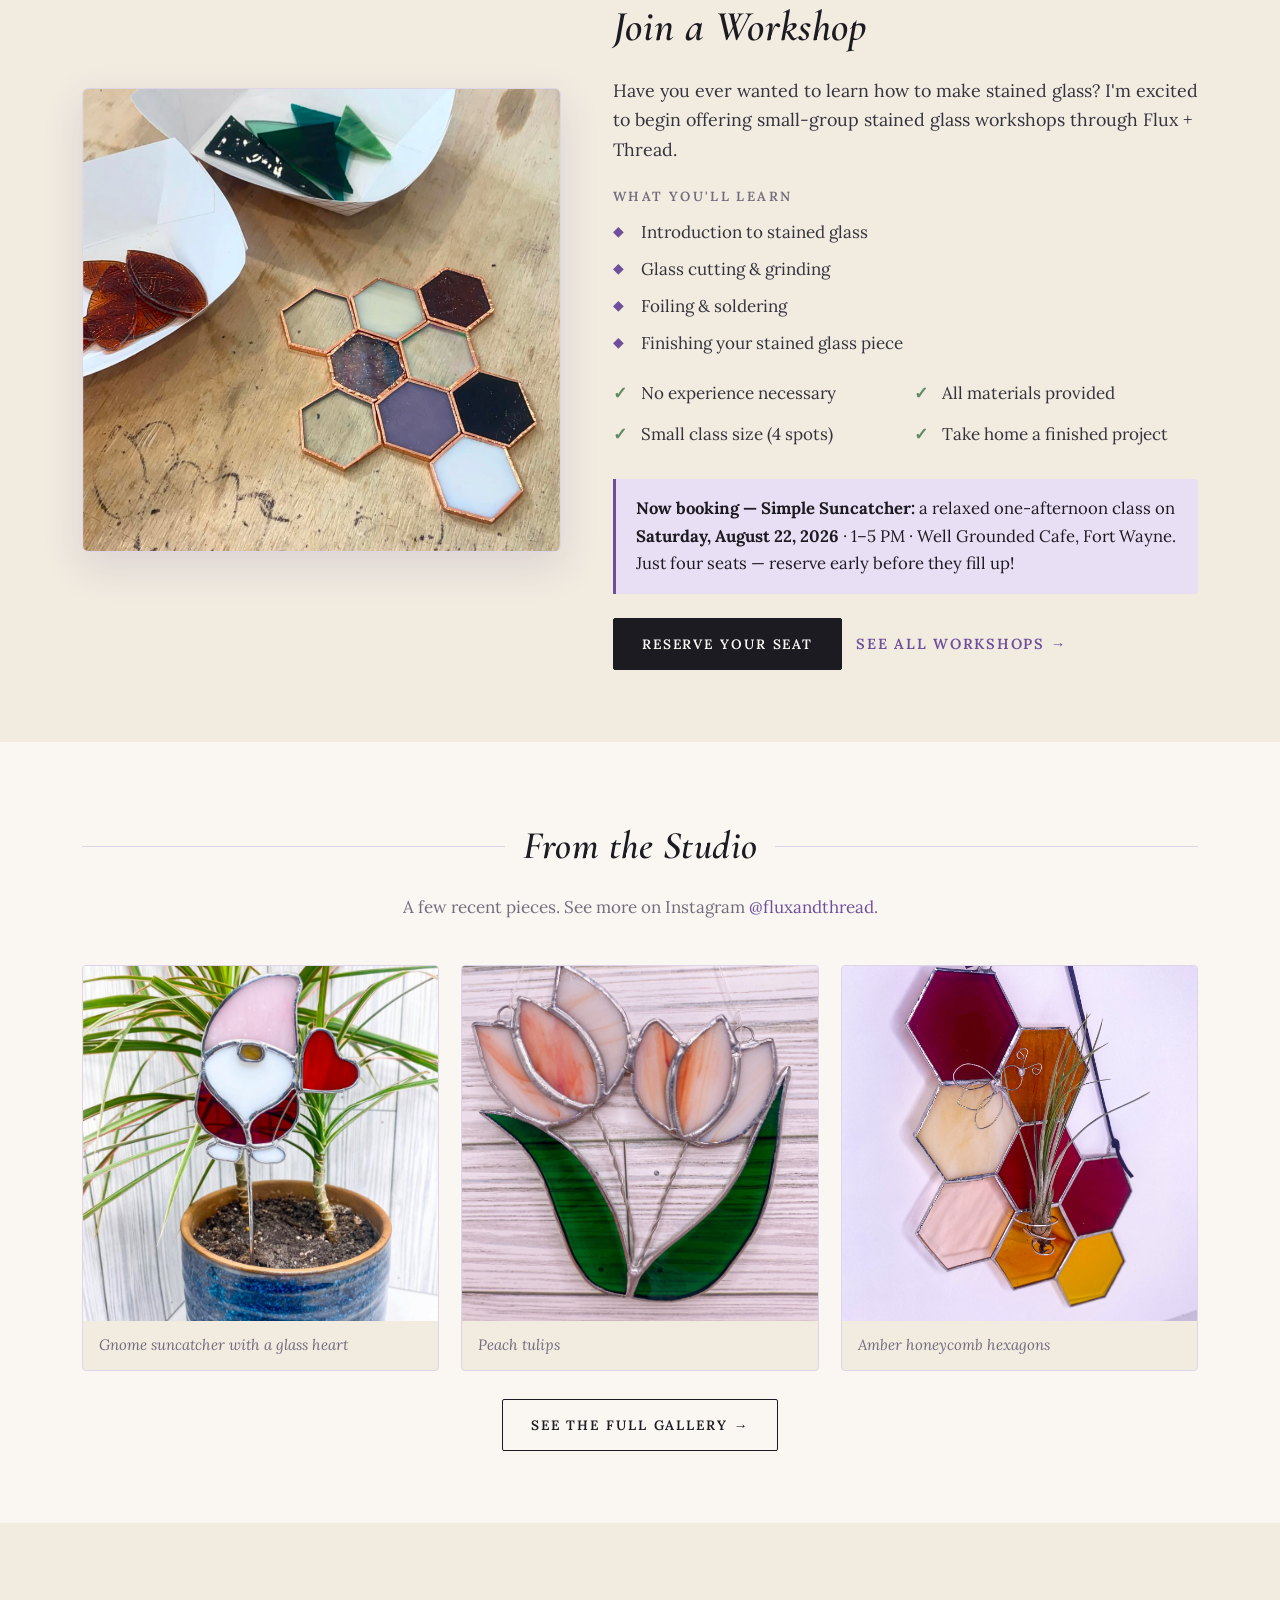
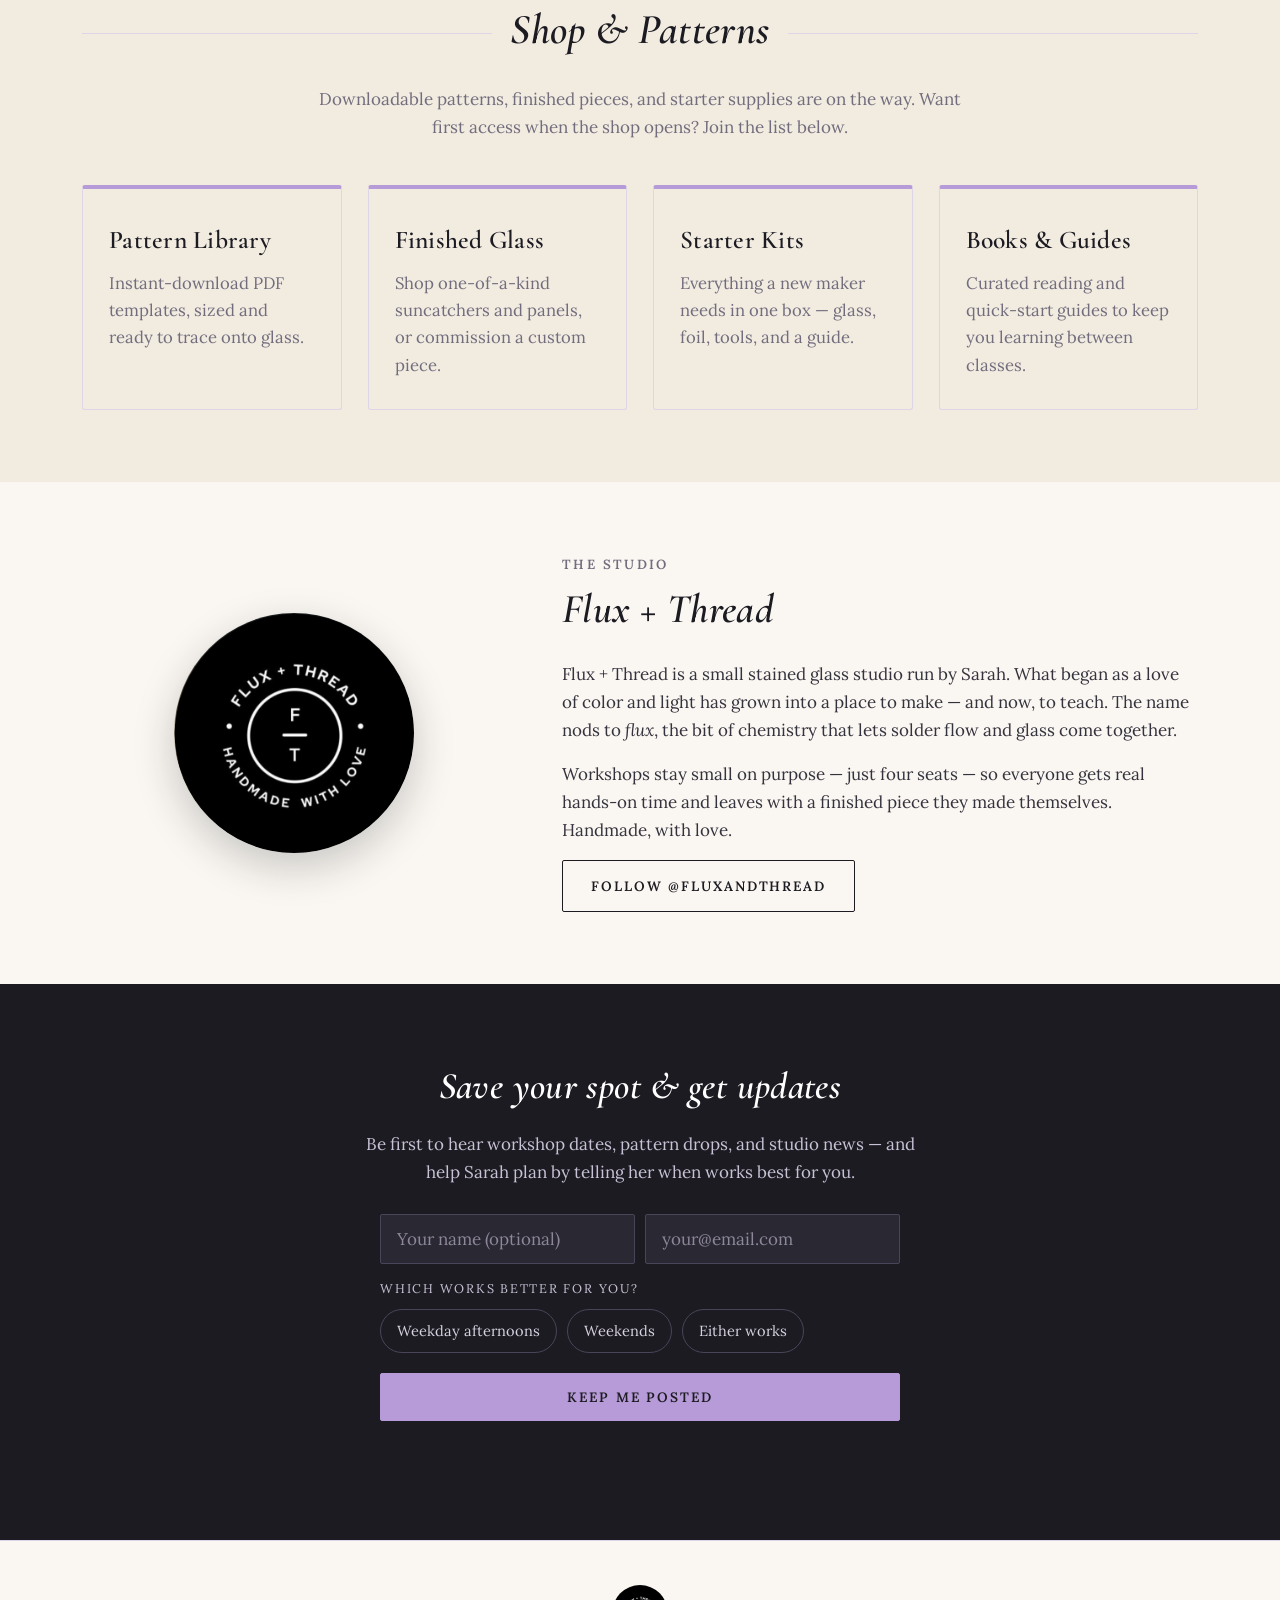
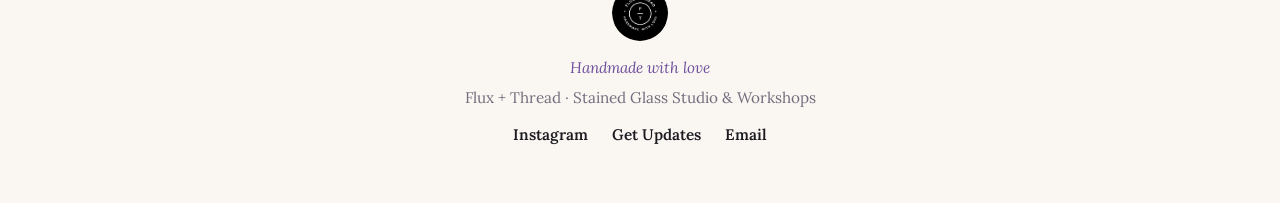
==== commit ce53769e: "Go live: Simple Suncatcher class Aug 22, 2026 (1-5 PM, Square checkout) Replace past July dates with" ====
--- a/index.html
+++ b/index.html
@@ -125,9 +125,8 @@
 
           <div class="note">
             <strong>Now booking &mdash; Simple Suncatcher:</strong> a relaxed one-afternoon class on
-            <strong>Saturday, July 11, 2026</strong> &middot; 1&ndash;4 PM &middot; Well Grounded Cafe,
-            Fort Wayne. Just four seats &mdash; and <strong>July 25 already sold out</strong>, so grab
-            your July 11 spot soon!
+            <strong>Saturday, August 22, 2026</strong> &middot; 1&ndash;5 PM &middot; Well Grounded Cafe,
+            Fort Wayne. Just four seats &mdash; reserve early before they fill up!
           </div>
 
           <div class="cta-row">
--- a/styles.css
+++ b/styles.css
@@ -472,6 +472,22 @@
 }
 .glass-part .part-hint { color: var(--muted); margin: 4px 0 16px; font-size: 0.95rem; }
 
+/* Fixed "clear glass, included" pieces (private class): read-only info card, no picks. */
+.glass-part-fixed {
+  border: 1px dashed var(--rule); border-radius: 4px;
+  background: var(--bg); padding: 18px 22px; margin: 0 0 26px;
+}
+.glass-part-fixed .part-n {
+  font-family: 'Cormorant Garamond', Georgia, serif; font-style: italic; font-weight: 600;
+  font-size: 1.9rem; line-height: 1.1; color: var(--muted);
+  margin-right: 12px; vertical-align: baseline;
+}
+.glass-part-fixed .part-name {
+  font-family: 'Lora', Georgia, serif; font-weight: 600; text-transform: uppercase;
+  letter-spacing: 0.1em; font-size: 0.82rem; color: var(--muted); vertical-align: baseline;
+}
+.glass-part-fixed .fixed-note { color: var(--muted); margin: 8px 0 0; font-size: 0.95rem; }
+
 .swatch-grid { display: grid; grid-template-columns: repeat(auto-fill, minmax(150px, 1fr)); gap: 14px; margin-bottom: 18px; }
 
 /* swatch = visually-hidden radio + styled card (same trick as .timing) */
@@ -519,6 +535,7 @@
 .glass-form.surprise-on .surprise-note { display: block; }
 .glass-form.surprise-on .glass-mode-prompt { display: none; }
 .glass-form.surprise-on .glass-part { display: none; }
+.glass-form.surprise-on .glass-part-fixed { display: none; }
 .glass-form.surprise-on .glass-pattern { display: none; }
 
 .linklike { background: none; border: none; padding: 0; cursor: pointer;
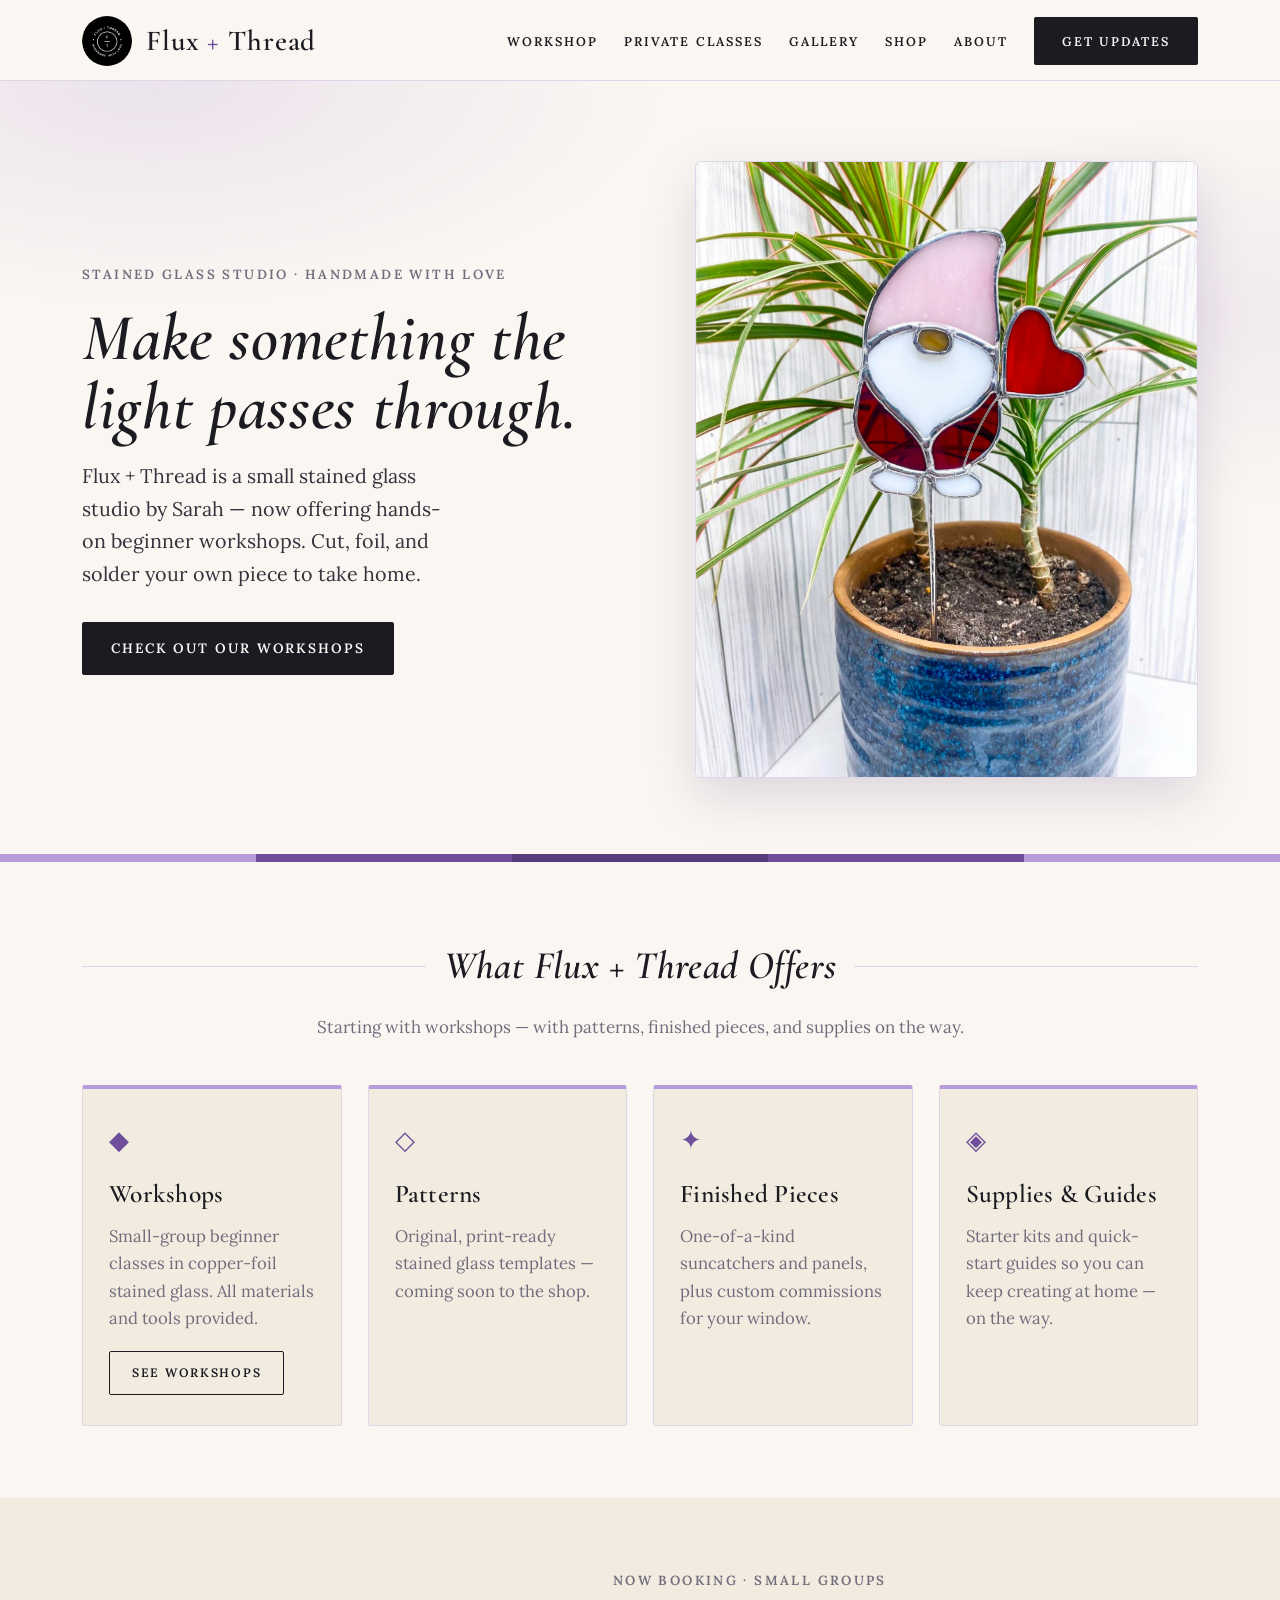
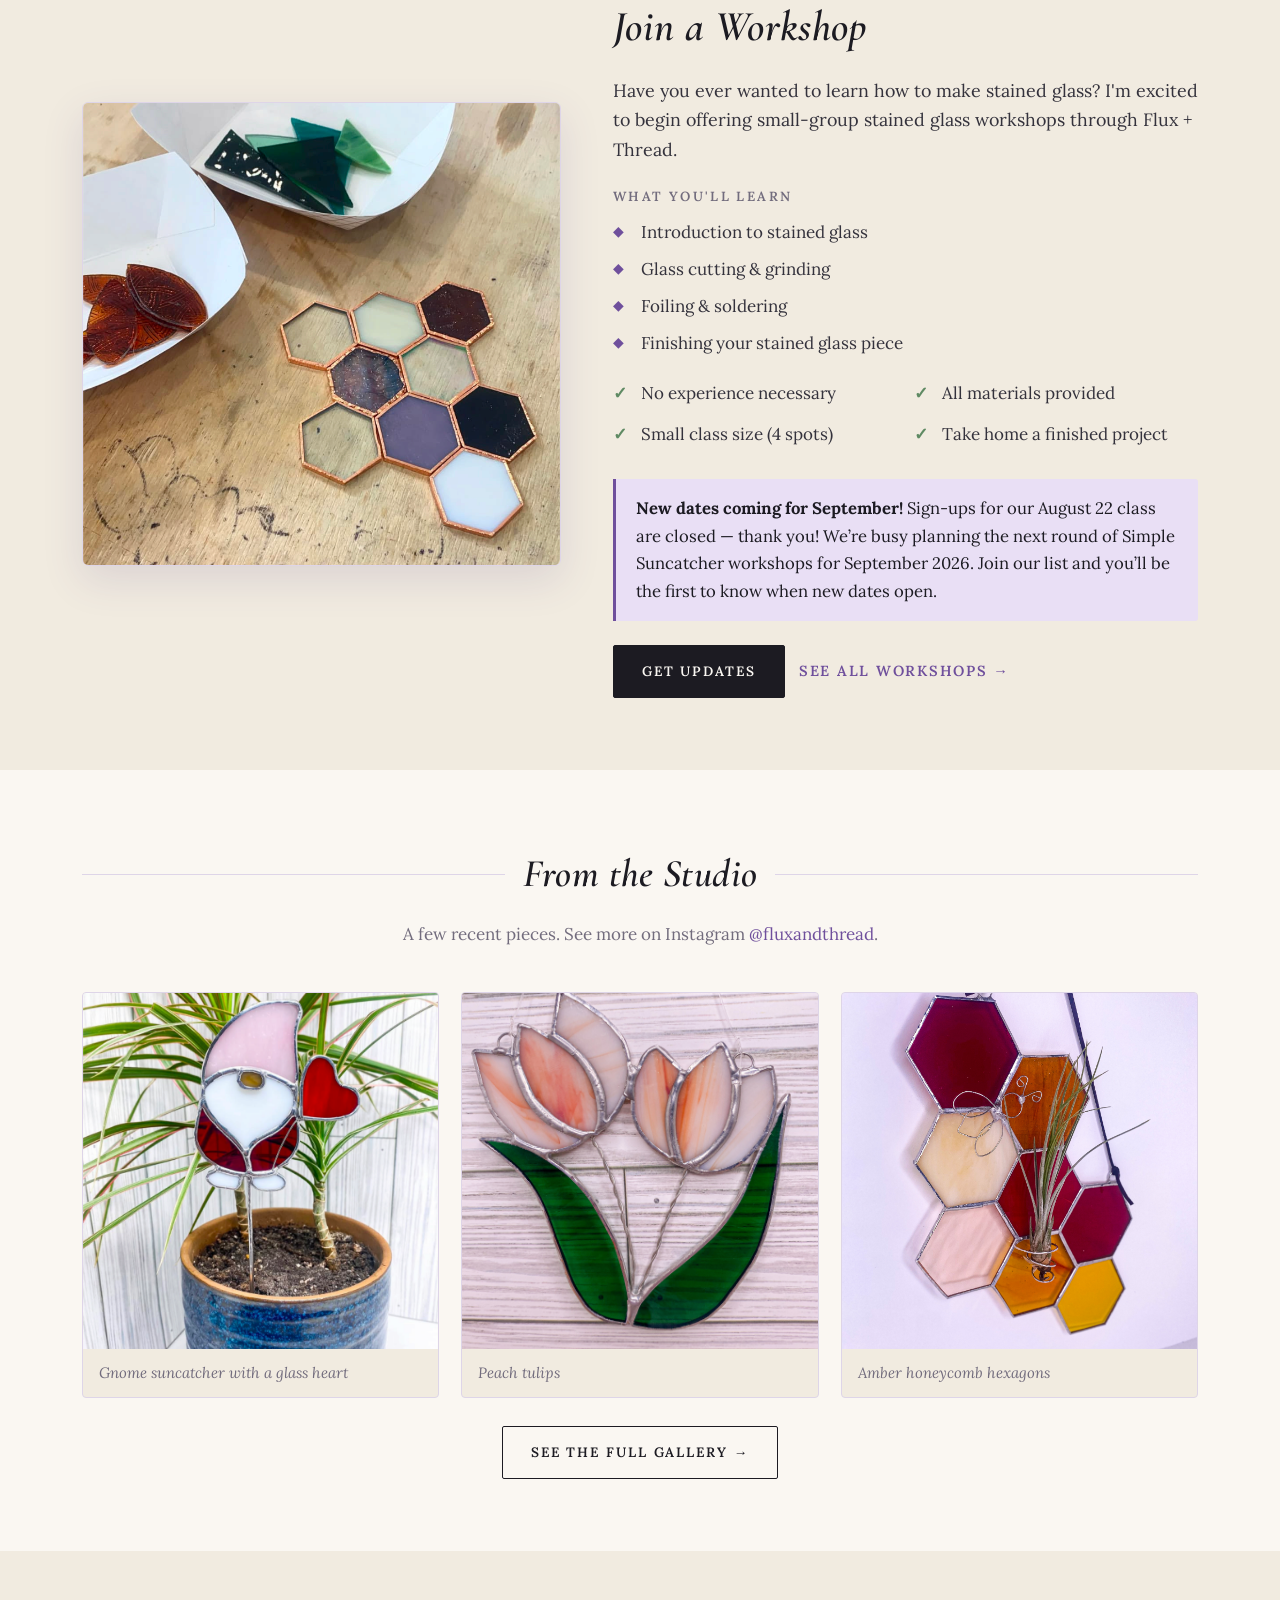
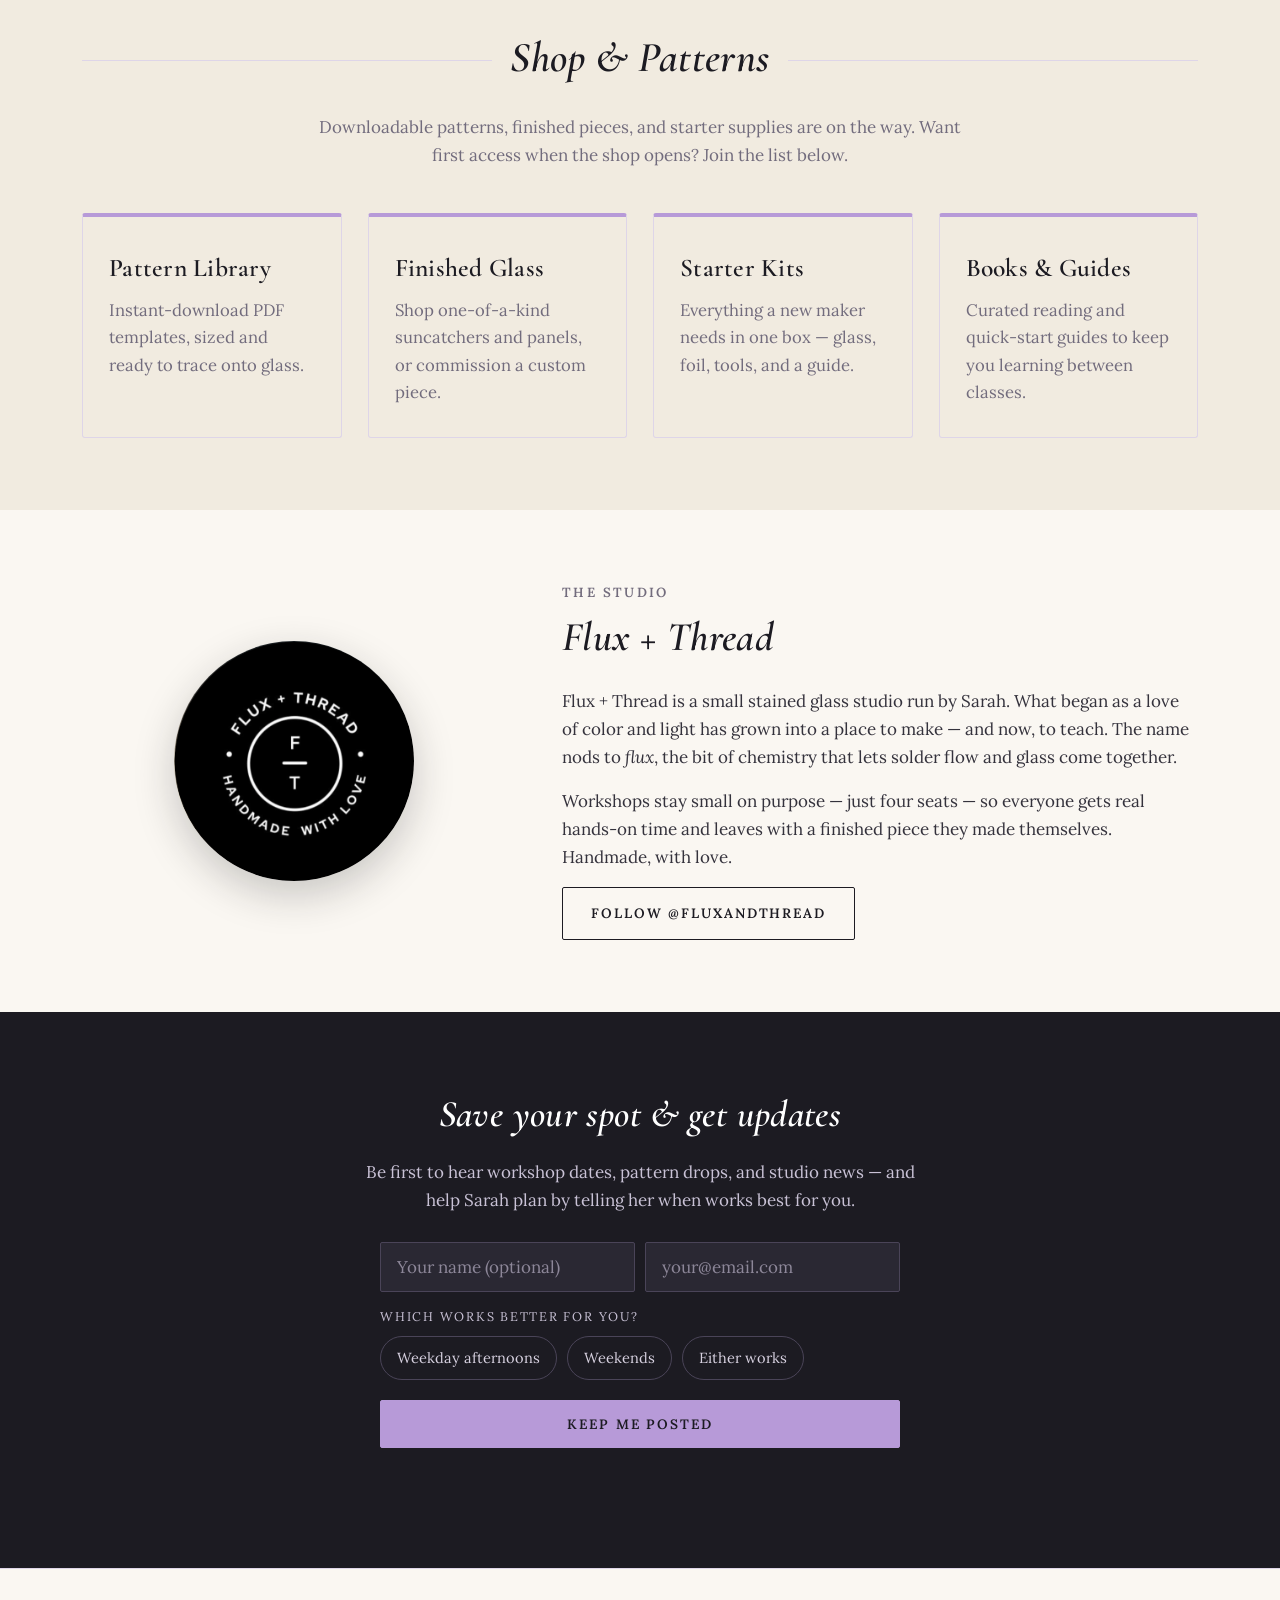
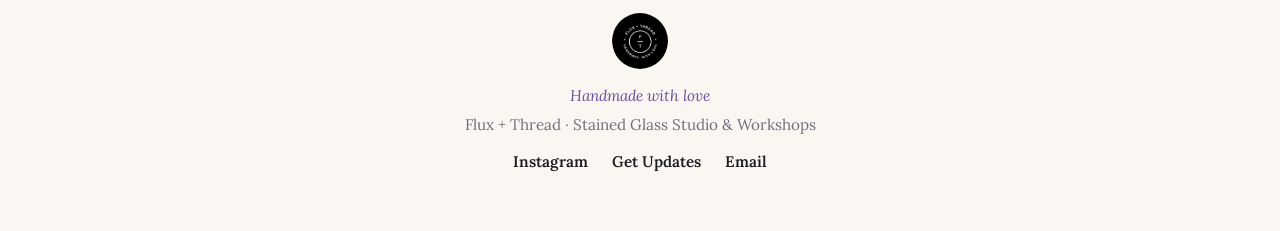
==== commit f3ce0993: "Close Aug 22 signups; point workshop pages to September dates + Get Updates Booking taken down on th" ====
--- a/index.html
+++ b/index.html
@@ -124,13 +124,14 @@
           </ul>
 
           <div class="note">
-            <strong>Now booking &mdash; Simple Suncatcher:</strong> a relaxed one-afternoon class on
-            <strong>Saturday, August 22, 2026</strong> &middot; 1&ndash;5 PM &middot; Well Grounded Cafe,
-            Fort Wayne. Just four seats &mdash; reserve early before they fill up!
+            <strong>New dates coming for September!</strong> Sign-ups for our August 22 class are
+            closed &mdash; thank you! We&rsquo;re busy planning the next round of Simple Suncatcher
+            workshops for September 2026. Join our list and you&rsquo;ll be the first to know when
+            new dates open.
           </div>
 
           <div class="cta-row">
-            <a href="workshop-simple-suncatcher.html" class="btn">Reserve Your Seat</a>
+            <a href="index.html#signup" class="btn">Get Updates</a>
             <a href="workshops.html" class="flyer-link">See all workshops &rarr;</a>
           </div>
         </div>
